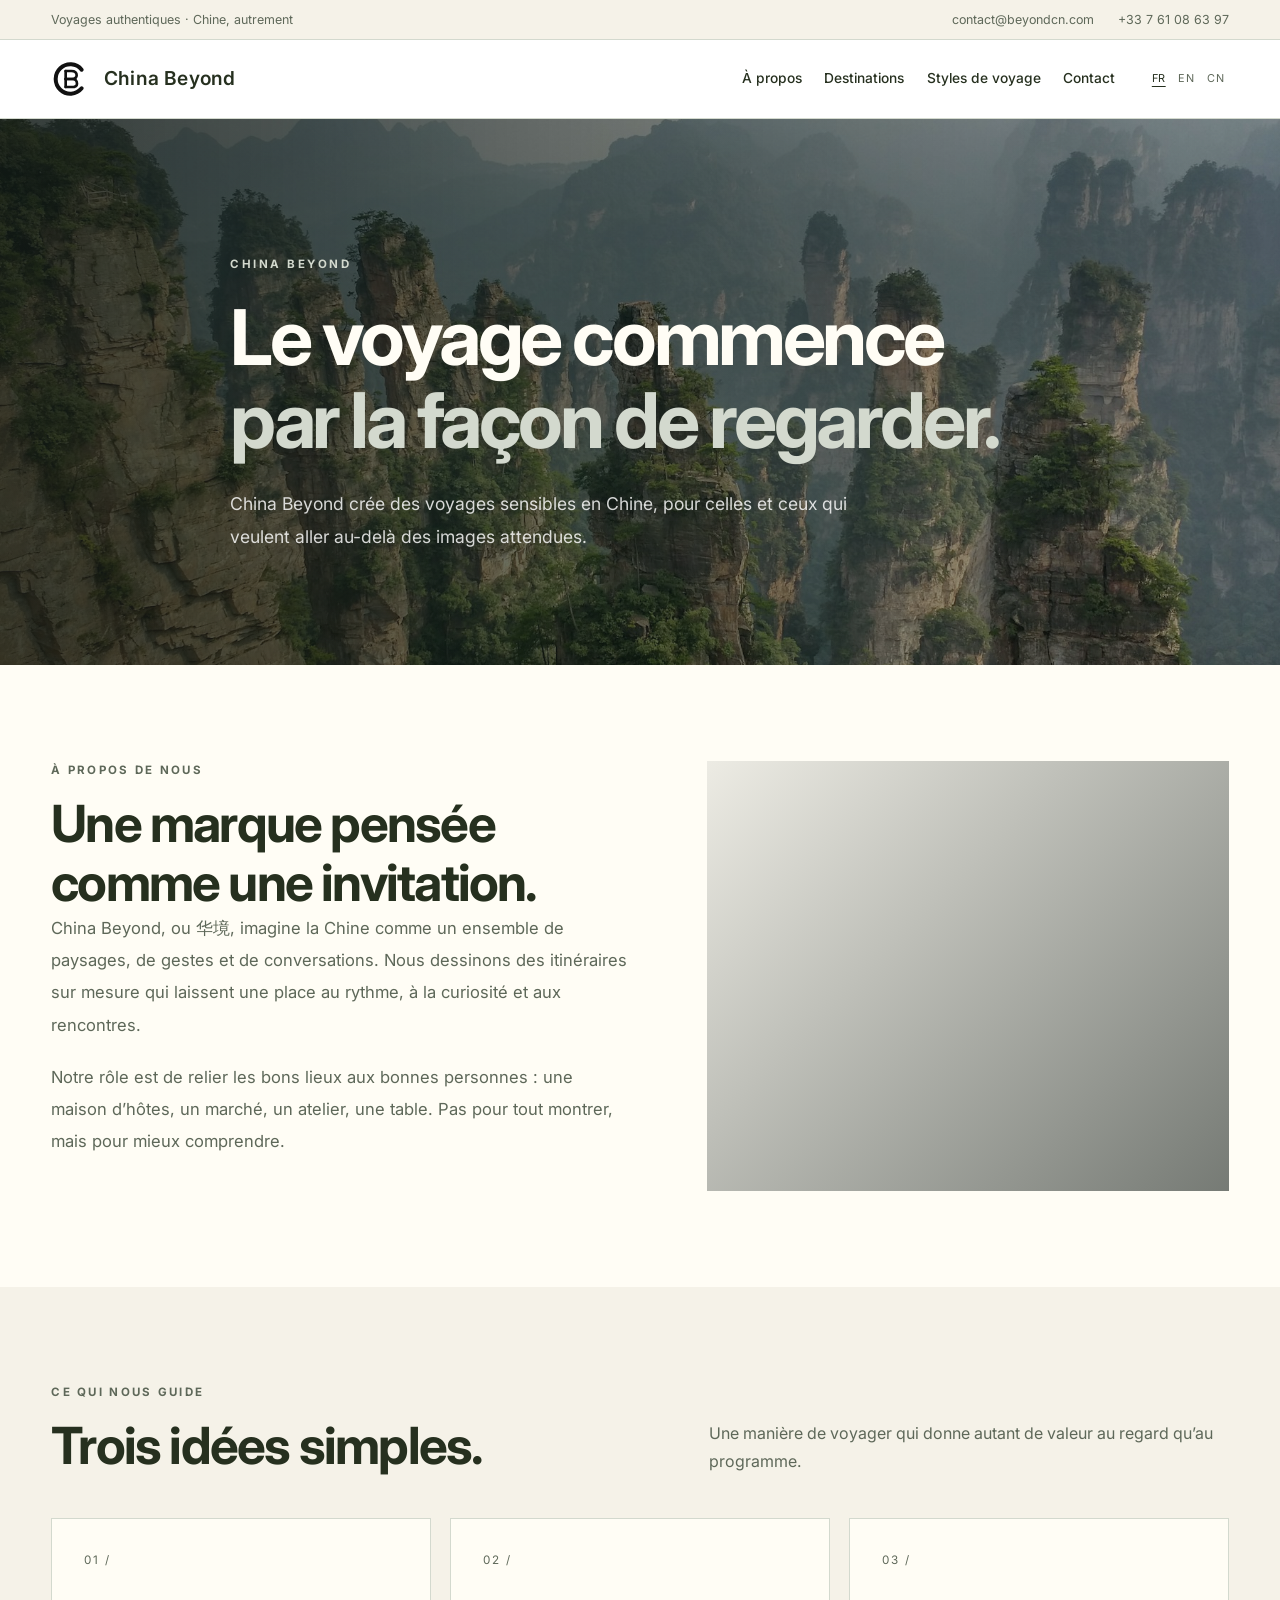
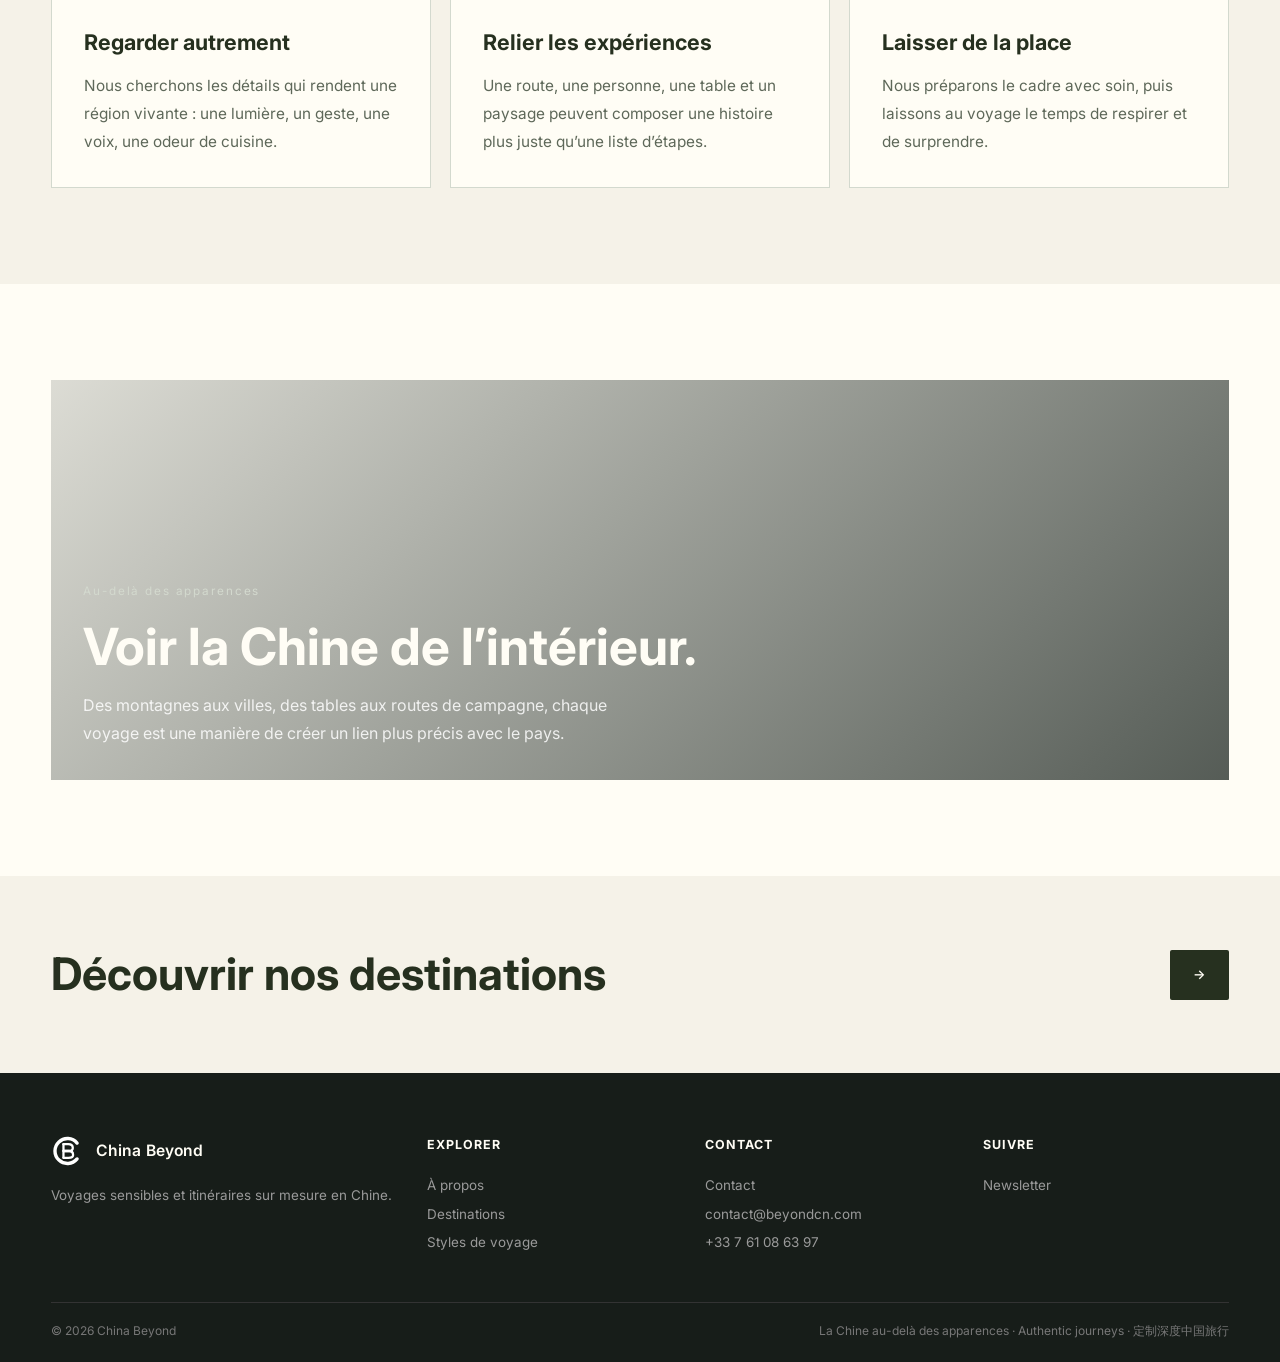
==== about.html @ 263e63d5 "Add files via upload" ====
<!DOCTYPE html>
<html lang="fr" data-locale="fr">
<head><meta charset="UTF-8"/><meta name="viewport" content="width=device-width, initial-scale=1.0"/><title>China Beyond — À propos</title><link rel="icon" type="image/svg+xml" href="assets/china-beyond-mark-v13.svg"/><link rel="stylesheet" href="pages.css"/></head>
<body class="about-page">
  <div class="top-bar"><div class="container top-bar-inner"><span>Voyages authentiques · Chine, autrement</span><div class="top-links"><a href="mailto:contact@beyondcn.com">contact@beyondcn.com</a><a href="tel:+33761086397">+33 7 61 08 63 97</a></div></div></div>
  <header><div class="container nav-inner"><a class="logo" href="index.html"><img class="logo-mark" src="assets/china-beyond-mark-v13.svg" alt=""/><span class="logo-wordmark">China Beyond</span></a><div class="nav-wrapper"><nav class="nav-links" id="navLinks"><a href="about.html" data-about-i18n="navAbout">À propos</a><a href="destinations.html" data-i18n="navDestinations">Destinations</a><a href="styles.html" data-i18n="navStyles">Styles de voyage</a><a href="contact.html" data-i18n="navContact">Contact</a></nav><div class="nav-actions"><div class="lang-switcher"><button class="lang-btn active" data-lang="fr">FR</button><button class="lang-btn" data-lang="en">EN</button><button class="lang-btn" data-lang="zh">CN</button></div><button class="menu-toggle" id="menuToggle" aria-label="Menu"><span></span><span></span><span></span></button></div></div></div></header>
  <main>
    <section class="page-hero"><div class="container page-hero-inner"><div class="page-kicker" data-about-i18n="aboutKicker">China Beyond</div><h1 class="page-title" data-about-i18n="aboutTitle">Le voyage commence<br><span>par la façon de regarder.</span></h1><p class="page-lede" data-about-i18n="aboutLede">China Beyond crée des voyages sensibles en Chine, pour celles et ceux qui veulent aller au-delà des images attendues.</p></div></section>
    <section class="page-section"><div class="container list-layout about-story"><div><div class="section-kicker" data-about-i18n="aboutStoryKicker">À propos de nous</div><h2 class="section-title" data-about-i18n="aboutStoryTitle">Une marque pensée comme une invitation.</h2><p data-about-i18n="aboutStoryText">China Beyond, ou 华境, imagine la Chine comme un ensemble de paysages, de gestes et de conversations. Nous dessinons des itinéraires sur mesure qui laissent une place au rythme, à la curiosité et aux rencontres.</p><p data-about-i18n="aboutStoryText2">Notre rôle est de relier les bons lieux aux bonnes personnes : une maison d’hôtes, un marché, un atelier, une table. Pas pour tout montrer, mais pour mieux comprendre.</p></div><div class="about-story-photo" role="img" aria-label="Tea house in China" style="--image:url('assets/china-beyond/chengdu-teahouse.jpg')"></div></div></section>
    <section class="page-section paper"><div class="container"><div class="section-head"><div><div class="section-kicker" data-about-i18n="aboutPrinciplesKicker">Ce qui nous guide</div><h2 class="section-title" data-about-i18n="aboutPrinciplesTitle">Trois idées simples.</h2></div><p class="section-subtitle" data-about-i18n="aboutPrinciplesLede">Une manière de voyager qui donne autant de valeur au regard qu’au programme.</p></div><div class="grid-3"><article class="card"><div class="card-number">01 /</div><h3 data-about-i18n="aboutP1Title">Regarder autrement</h3><p data-about-i18n="aboutP1Text">Nous cherchons les détails qui rendent une région vivante : une lumière, un geste, une voix, une odeur de cuisine.</p></article><article class="card"><div class="card-number">02 /</div><h3 data-about-i18n="aboutP2Title">Relier les expériences</h3><p data-about-i18n="aboutP2Text">Une route, une personne, une table et un paysage peuvent composer une histoire plus juste qu’une liste d’étapes.</p></article><article class="card"><div class="card-number">03 /</div><h3 data-about-i18n="aboutP3Title">Laisser de la place</h3><p data-about-i18n="aboutP3Text">Nous préparons le cadre avec soin, puis laissons au voyage le temps de respirer et de surprendre.</p></article></div></div></section>
    <section class="page-section"><div class="container"><div class="about-feature image-card" role="img" aria-label="Rice terraces in Yunnan" style="--image:url('assets/china-beyond/yunnan-rice-terraces.jpg')"><div><div class="card-number" data-about-i18n="aboutFeatureKicker">Au-delà des apparences</div><h2 data-about-i18n="aboutFeatureTitle">Voir la Chine de l’intérieur.</h2><p data-about-i18n="aboutFeatureText">Des montagnes aux villes, des tables aux routes de campagne, chaque voyage est une manière de créer un lien plus précis avec le pays.</p></div></div></div></section>
    <section class="page-cta"><div class="container page-cta-inner"><h2 data-about-i18n="aboutCta">Découvrir nos destinations</h2><a class="btn btn-primary" href="destinations.html">→</a></div></section>
  </main>
  <footer class="site-footer"><div class="container"><div class="footer-grid"><div><div class="footer-logo"><img class="logo-mark" src="assets/china-beyond-mark-v13-inverse.svg" alt=""/><span class="logo-wordmark">China Beyond</span></div><p data-about-i18n="aboutFooter">Voyages sensibles et itinéraires sur mesure en Chine.</p></div><div class="footer-col"><h4 data-i18n="footerExplore">Explorer</h4><a href="about.html" data-about-i18n="navAbout">À propos</a><a href="destinations.html" data-i18n="navDestinations">Destinations</a><a href="styles.html" data-i18n="navStyles">Styles de voyage</a></div><div class="footer-col"><h4 data-i18n="footerContact">Contact</h4><a href="contact.html" data-i18n="navContact">Contact</a><a href="mailto:contact@beyondcn.com">contact@beyondcn.com</a><a href="tel:+33761086397">+33 7 61 08 63 97</a></div><div class="footer-col"><h4 data-i18n="footerFollow">Suivre</h4><a href="mailto:contact@beyondcn.com">Newsletter</a></div></div><div class="footer-bottom"><span>© 2026 China Beyond</span><span data-i18n="footerNote">La Chine au-delà des apparences · Authentic journeys · 定制深度中国旅行</span></div></div></footer>
  <script src="pages.js"></script>
  <script>
    const aboutCopy={
      fr:{navAbout:'À propos',aboutKicker:'China Beyond',aboutTitle:'Le voyage commence<br><span>par la façon de regarder.</span>',aboutLede:'China Beyond crée des voyages sensibles en Chine, pour celles et ceux qui veulent aller au-delà des images attendues.',aboutStoryKicker:'À propos de nous',aboutStoryTitle:'Une marque pensée comme une invitation.',aboutStoryText:'China Beyond, ou 华境, imagine la Chine comme un ensemble de paysages, de gestes et de conversations. Nous dessinons des itinéraires sur mesure qui laissent une place au rythme, à la curiosité et aux rencontres.',aboutStoryText2:'Notre rôle est de relier les bons lieux aux bonnes personnes : une maison d’hôtes, un marché, un atelier, une table. Pas pour tout montrer, mais pour mieux comprendre.',aboutPrinciplesKicker:'Ce qui nous guide',aboutPrinciplesTitle:'Trois idées simples.',aboutPrinciplesLede:'Une manière de voyager qui donne autant de valeur au regard qu’au programme.',aboutP1Title:'Regarder autrement',aboutP1Text:'Nous cherchons les détails qui rendent une région vivante : une lumière, un geste, une voix, une odeur de cuisine.',aboutP2Title:'Relier les expériences',aboutP2Text:'Une route, une personne, une table et un paysage peuvent composer une histoire plus juste qu’une liste d’étapes.',aboutP3Title:'Laisser de la place',aboutP3Text:'Nous préparons le cadre avec soin, puis laissons au voyage le temps de respirer et de surprendre.',aboutFeatureKicker:'Au-delà des apparences',aboutFeatureTitle:'Voir la Chine de l’intérieur.',aboutFeatureText:'Des montagnes aux villes, des tables aux routes de campagne, chaque voyage est une manière de créer un lien plus précis avec le pays.',aboutCta:'Découvrir nos destinations',aboutFooter:'Voyages sensibles et itinéraires sur mesure en Chine.'},
      en:{navAbout:'About',aboutKicker:'China Beyond',aboutTitle:'Travel begins<br><span>with the way we look.</span>',aboutLede:'China Beyond creates thoughtful journeys in China for travellers who want to go beyond the expected image.',aboutStoryKicker:'About us',aboutStoryTitle:'A brand designed as an invitation.',aboutStoryText:'China Beyond, or 华境, sees China as a living collection of landscapes, gestures and conversations. We create bespoke itineraries with room for rhythm, curiosity and encounters.',aboutStoryText2:'Our role is to connect the right places with the right people: a guesthouse, a market, a workshop, a table. Not to show everything, but to understand more.',aboutPrinciplesKicker:'What guides us',aboutPrinciplesTitle:'Three simple ideas.',aboutPrinciplesLede:'A way of travelling that values the way you look as much as the itinerary itself.',aboutP1Title:'Look differently',aboutP1Text:'We look for the details that make a region feel alive: a light, a gesture, a voice, the smell of a kitchen.',aboutP2Title:'Connect the moments',aboutP2Text:'A road, a person, a table and a landscape can tell a truer story than a list of stops.',aboutP3Title:'Leave room',aboutP3Text:'We prepare the frame with care, then let the journey breathe and surprise you.',aboutFeatureKicker:'Beyond appearances',aboutFeatureTitle:'See China from within.',aboutFeatureText:'From mountains to cities, tables to country roads, every journey creates a more precise connection with the country.',aboutCta:'Explore our destinations',aboutFooter:'Thoughtful journeys and bespoke itineraries in China.'},
      zh:{navAbout:'关于我们',aboutKicker:'China Beyond · 华境',aboutTitle:'旅行，从<br><span>你如何观看开始。</span>',aboutLede:'China Beyond 为想要走出既定想象的人，设计真实而深入的中国旅程。',aboutStoryKicker:'关于 China Beyond',aboutStoryTitle:'一个以邀请为出发点的品牌。',aboutStoryText:'China Beyond，也就是华境，把中国看作由山河、日常与真实对话组成的整体。我们设计定制路线，为节奏、好奇心与人与人的相遇留出空间。',aboutStoryText2:'我们的工作，是把合适的地方与合适的人连接起来：一家民宿、一个市场、一间工作室、一张餐桌。不是为了展示一切，而是为了更好地理解。',aboutPrinciplesKicker:'我们相信的事',aboutPrinciplesTitle:'三个简单的想法。',aboutPrinciplesLede:'好的旅行，不只在于去了哪里，也在于你如何看见一个地方。',aboutP1Title:'换一种方式观看',aboutP1Text:'寻找让一个地方真正鲜活的细节：一束光、一个动作、一种声音、一缕饭菜香。',aboutP2Title:'把体验连接起来',aboutP2Text:'一条路、一个人、一张餐桌与一幅风景，组成比景点清单更真实的故事。',aboutP3Title:'为意外留位置',aboutP3Text:'我们认真准备旅程的框架，也让旅程保持呼吸和惊喜。',aboutFeatureKicker:'不止于表象',aboutFeatureTitle:'从内部看见中国。',aboutFeatureText:'从山河到城市，从餐桌到乡间公路，每一段旅程都在建立与中国更准确的联系。',aboutCta:'探索我们的目的地',aboutFooter:'为你设计真实、深入的中国旅程。'}
    };
    const applyAboutLocale=(locale)=>{const dict=aboutCopy[locale]||aboutCopy.fr;document.querySelectorAll('[data-about-i18n]').forEach(el=>{const key=el.dataset.aboutI18n;if(dict[key]!==undefined)el.innerHTML=dict[key]});document.documentElement.lang=locale==='zh'?'zh-CN':locale};
    document.querySelectorAll('.lang-btn').forEach(btn=>btn.addEventListener('click',()=>setTimeout(()=>applyAboutLocale(btn.dataset.lang),0)));
    applyAboutLocale(localStorage.getItem('china-beyond-locale')||'fr');
  </script>
</body></html>
---- pages.css ----
@import url('https://fonts.googleapis.com/css2?family=Inter:wght@400;500;600;700&family=Noto+Serif+SC:wght@400;600;700&display=swap');
:root{--black:#26301f;--dark:#26301f;--mid:#5e6859;--paper:#f5f2e8;--white:#fffdf5;--accent-soft:#d3d9ce;--border:#d3d9ce;--ease:all .3s ease}
*{box-sizing:border-box;margin:0;padding:0}
html{scroll-behavior:smooth}
body{font-family:Inter,system-ui,sans-serif;color:var(--black);background:var(--white);line-height:1.7}
body[data-locale="zh"]{font-family:'Noto Serif SC',serif}
body[data-locale="zh"] .top-bar,body[data-locale="zh"] .logo,body[data-locale="zh"] .nav-links,body[data-locale="zh"] .lang-btn,body[data-locale="zh"] .btn,.page-kicker{font-family:Inter,system-ui,sans-serif}
a{text-decoration:none;color:inherit;transition:var(--ease)}
button{font:inherit;cursor:pointer}
.container{width:min(92%,1240px);margin:auto}
.top-bar{background:var(--paper);border-bottom:1px solid var(--border);color:var(--mid);font-size:.78rem;padding:.55rem 0}
.top-bar-inner{display:flex;justify-content:space-between;gap:1rem;flex-wrap:wrap}.top-links{display:flex;gap:1.5rem}
header{position:sticky;top:0;z-index:20;background:rgba(255,255,255,.94);backdrop-filter:blur(14px);border-bottom:1px solid var(--border)}
.nav-inner{display:flex;justify-content:space-between;align-items:center;min-height:78px;gap:2rem}
.logo{display:flex;align-items:center;gap:.8rem;font-size:1rem;font-weight:800;white-space:nowrap}.logo-mark{width:40px;height:40px;display:block;flex:none}.logo-wordmark{font-family:"Avenir Next","Helvetica Neue",Inter,system-ui,sans-serif;font-size:1.2rem;font-weight:600;letter-spacing:.01em}
.nav-wrapper{display:flex;align-items:center;gap:2rem;position:relative}.nav-links{display:flex;gap:1.4rem;font-size:.86rem;font-weight:500;color:var(--dark)}.nav-links a{position:relative;padding:.25rem 0}.nav-links a::after{content:'';position:absolute;left:0;bottom:-.2rem;width:0;height:2px;background:var(--accent);transition:width .25s}.nav-links a:hover::after{width:100%}
.nav-actions{display:flex;align-items:center;gap:1rem}.lang-switcher{display:flex;gap:.2rem;align-items:center}.lang-btn{border:0;background:transparent;color:var(--mid);padding:.2rem .3rem;font-size:.68rem;line-height:1;letter-spacing:.04em}.lang-btn.active,.lang-btn:hover{color:var(--accent);text-decoration:underline;text-underline-offset:4px}.menu-toggle{display:none;background:transparent;border:0;width:32px;height:32px;align-items:center;justify-content:center;gap:4px;flex-direction:column}.menu-toggle span{width:25px;height:2px;background:var(--black)}
.page-hero{background:var(--dark);color:var(--white);padding:8.5rem 0 7rem;position:relative;overflow:hidden}.page-hero::after{content:'CHINA BEYOND';position:absolute;right:-2rem;bottom:1.5rem;color:rgba(255,255,255,.08);font-size:clamp(4rem,13vw,13rem);font-weight:700;letter-spacing:-.07em;white-space:nowrap}.page-hero-inner{position:relative;z-index:1;max-width:820px}.page-kicker{color:var(--accent-soft);font-size:.72rem;font-weight:700;letter-spacing:.22em;text-transform:uppercase;margin-bottom:1.4rem}.page-title{font-size:clamp(2.7rem,6vw,5.4rem);line-height:1.08;letter-spacing:-.045em;margin-bottom:1.5rem}.page-title span{color:var(--accent-soft)}.page-lede{max-width:680px;color:rgba(255,255,255,.82);font-size:1.1rem;line-height:1.9}
.contact-page .page-hero{background:linear-gradient(90deg,rgba(19,28,24,.84),rgba(19,28,24,.4)),url('assets/china-beyond/zhangjiajie-mist.jpg') center/cover no-repeat}.contact-page .page-hero::after{display:none}.contact-page .page-title{font-size:clamp(2.25rem,5.2vw,4.4rem)}.contact-page .page-lede{max-width:500px;font-size:.95rem;line-height:1.7}.contact-page .section-title{font-size:clamp(1.75rem,3.2vw,2.7rem)}.contact-page .contact-copy p{font-size:.92rem}.contact-page .contact-panel h3{font-size:1.18rem}.contact-page .contact-panel p,.contact-page .inquiry-list li{font-size:.88rem}.contact-page .contact-form input,.contact-page .contact-form textarea{font-size:.88rem}.contact-page .btn{font-size:.76rem;padding:.7rem 1.1rem}
.about-page .page-hero{background:linear-gradient(90deg,rgba(19,28,24,.82),rgba(19,28,24,.35)),url('assets/china-beyond/zhangjiajie-mist.jpg') center/cover no-repeat}.about-page .page-hero::after{display:none}.about-story{align-items:center}.about-story-photo{min-height:430px;background:linear-gradient(135deg,rgba(19,28,24,.08),rgba(19,28,24,.58)),var(--image) center/cover}.about-feature{min-height:430px}.about-feature h2{font-size:clamp(2rem,4vw,3.5rem);line-height:1.1;max-width:620px;margin-bottom:1rem}.about-feature p{max-width:540px;color:rgba(255,255,255,.84);font-size:1rem;line-height:1.8}
.page-section{padding:6rem 0}.page-section.paper{background:var(--paper)}.section-head{display:flex;justify-content:space-between;align-items:end;gap:2rem;margin-bottom:2.7rem}.section-kicker{color:var(--mid);font-size:.72rem;letter-spacing:.2em;text-transform:uppercase;font-weight:700;margin-bottom:.8rem}.section-title{font-size:clamp(2rem,4vw,3.4rem);line-height:1.15;letter-spacing:-.035em}.section-subtitle{max-width:520px;color:var(--mid)}
.grid-2{display:grid;grid-template-columns:repeat(2,1fr);gap:1.2rem}.grid-3{display:grid;grid-template-columns:repeat(3,1fr);gap:1.2rem}.card{border:1px solid var(--border);background:var(--white);padding:2rem;min-height:220px}.paper .card{background:var(--white)}.card-number{color:var(--mid);font-size:.73rem;letter-spacing:.16em;margin-bottom:3.3rem}.card h3{font-size:1.35rem;margin-bottom:.75rem}.card p{color:var(--mid);font-size:.96rem;line-height:1.8}.dark-card{background:var(--dark);color:var(--white);border-color:transparent}.dark-card p{color:rgba(255,255,255,.72)}
.image-card{min-height:400px;color:var(--white);display:flex;align-items:end;padding:2rem;background:linear-gradient(135deg,rgba(20,30,25,.15),rgba(20,30,25,.72)),var(--image) center/cover}.image-card h3{font-size:1.7rem}.image-card p{color:rgba(255,255,255,.84)}.image-card .card-number{color:var(--accent-soft);margin-bottom:1rem}
.list-layout{display:grid;grid-template-columns:1.05fr .95fr;gap:5rem;align-items:start}.list-layout p{color:var(--mid);font-size:1.04rem;line-height:1.95;margin-bottom:1.2rem}.principles{border-top:1px solid var(--border)}.principle{display:grid;grid-template-columns:70px 1fr;gap:1.4rem;padding:1.4rem 0;border-bottom:1px solid var(--border)}.principle strong{font-size:1.3rem}.principle h3{font-size:1.15rem;margin-bottom:.25rem}.principle p{margin:0;font-size:.92rem;line-height:1.7}
.route{display:grid;grid-template-columns:repeat(4,1fr);gap:0;border-top:1px solid var(--border);border-bottom:1px solid var(--border)}.route-step{padding:1.5rem 1.1rem;border-right:1px solid var(--border)}.route-step:last-child{border-right:0}.route-step strong{display:block;font-size:1.1rem;margin:.6rem 0}.route-step span{font-size:.82rem;color:var(--mid)}
.contact-grid{display:grid;grid-template-columns:1.05fr .95fr;gap:4rem}.contact-copy p{color:var(--mid);font-size:1.05rem;line-height:1.9;margin:1.4rem 0 2rem}.contact-list{border-top:1px solid var(--border)}.contact-item{display:flex;justify-content:space-between;gap:1rem;padding:1.25rem 0;border-bottom:1px solid var(--border)}.contact-item span{color:var(--mid);font-size:.82rem}.contact-item a{font-weight:600}.contact-panel{background:var(--dark);color:var(--white);padding:2.3rem}.contact-panel h3{font-size:1.4rem;margin-bottom:1rem}.contact-panel p{color:rgba(255,255,255,.72);line-height:1.8;margin-bottom:1.5rem}.inquiry-list{list-style:none}.inquiry-list li{padding:.75rem 0;border-top:1px solid rgba(255,255,255,.16);color:rgba(255,255,255,.85)}.inquiry-list li::before{content:'—';color:var(--accent-soft);margin-right:.6rem}.contact-form{display:grid;gap:.55rem;margin-top:1.7rem}.contact-form label{font-size:.72rem;letter-spacing:.08em;text-transform:uppercase;color:var(--accent-soft)}.contact-form input,.contact-form textarea{width:100%;border:1px solid rgba(255,255,255,.28);border-radius:2px;background:rgba(255,255,255,.06);color:var(--white);font:inherit;padding:.65rem .7rem;outline:none}.contact-form input:focus,.contact-form textarea:focus{border-color:var(--accent-soft)}.contact-form textarea{resize:vertical;min-height:7rem}.contact-form .btn{margin-top:.55rem;justify-self:start;color:var(--white);border-color:rgba(255,255,255,.72)}.contact-form-hint{font-size:.72rem;line-height:1.5;color:rgba(255,255,255,.55)}.contact-direct-link{display:inline-block;margin-top:1rem;color:var(--accent-soft);font-size:.8rem;text-decoration:underline;text-underline-offset:4px}
.btn{display:inline-flex;align-items:center;justify-content:center;border:1px solid transparent;border-radius:2px;padding:.8rem 1.35rem;font-size:.82rem;font-weight:600;letter-spacing:.04em}.btn-primary{background:var(--black);color:var(--white)}.btn-outline{background:transparent;color:var(--black);border-color:var(--black)}.dark-card .btn-outline,.page-hero .btn-outline{color:var(--white);border-color:rgba(255,255,255,.7)}
.page-cta{padding:4.5rem 0;background:var(--paper)}.page-cta-inner{display:flex;justify-content:space-between;align-items:center;gap:2rem}.page-cta h2{font-size:clamp(1.8rem,3.5vw,3rem);line-height:1.18;max-width:650px}
.site-footer{background:#171d19;color:var(--white);padding:3.8rem 0 1.3rem}.footer-grid{display:grid;grid-template-columns:1.4fr repeat(3,1fr);gap:2rem;padding-bottom:3rem}.footer-logo{display:flex;align-items:center;gap:.65rem;color:var(--white);margin-bottom:1rem}.footer-logo .logo-mark{width:34px;height:34px}.footer-logo .logo-wordmark{font-size:.98rem}.footer-grid p,.footer-grid a{font-size:.84rem;color:#9a9a9a}.footer-grid h4{font-size:.78rem;letter-spacing:.08em;text-transform:uppercase;margin-bottom:.85rem}.footer-col{display:flex;flex-direction:column;gap:.35rem}.footer-grid a:hover{color:var(--white)}.footer-bottom{border-top:1px solid #333;padding-top:1.1rem;display:flex;justify-content:space-between;gap:1rem;flex-wrap:wrap;font-size:.75rem;color:#777}
@media(max-width:900px){.nav-links{display:none;position:absolute;right:0;top:calc(100% + .8rem);min-width:230px;padding:.7rem;background:var(--white);border:1px solid var(--border);box-shadow:0 18px 50px rgba(38,48,31,.12);flex-direction:column;gap:.15rem}.nav-links.open{display:flex}.menu-toggle{display:flex}.page-hero{padding:6rem 0 5rem}.grid-3{grid-template-columns:1fr 1fr}.list-layout,.contact-grid{grid-template-columns:1fr;gap:2.5rem}.section-head{display:block}.section-subtitle{margin-top:1rem}.footer-grid{grid-template-columns:1.5fr 1fr 1fr}}
@media(max-width:600px){.top-bar{display:none}.nav-inner{min-height:70px}.logo-mark{width:34px;height:34px}.logo-wordmark{font-size:1.02rem}.page-hero{padding:4rem 0 3.3rem;min-height:430px;display:flex;align-items:end}.page-hero::after{display:none}.page-hero-inner{max-width:100%}.page-kicker{font-size:.64rem;letter-spacing:.16em;margin-bottom:.9rem}.page-title{font-size:clamp(2rem,10vw,3rem);line-height:1.04;letter-spacing:-.035em;margin-bottom:1rem}.page-lede{max-width:28rem;font-size:.92rem;line-height:1.6}.page-section{padding:4rem 0}.grid-2,.grid-3,.route{grid-template-columns:1fr}.route-step{border-right:0;border-bottom:1px solid var(--border)}.route-step:last-child{border-bottom:0}.image-card{min-height:300px}.page-cta-inner{display:block}.page-cta .btn{margin-top:1.5rem}.contact-page .page-hero{min-height:390px;padding:3.4rem 0 2.7rem}.contact-page .page-title{font-size:clamp(1.8rem,8.8vw,2.5rem);margin-bottom:.75rem}.contact-page .page-lede{font-size:.82rem;line-height:1.5}.contact-page .section-title{font-size:clamp(1.55rem,7vw,2.1rem)}.contact-page .contact-copy p{font-size:.84rem}.contact-page .contact-panel{padding:1.35rem}.contact-page .contact-panel h3{font-size:1.05rem}.contact-page .contact-panel p,.contact-page .inquiry-list li{font-size:.82rem}.contact-page .contact-form{margin-top:1.1rem}.contact-page .contact-form input,.contact-page .contact-form textarea{font-size:.82rem;padding:.55rem .6rem}.contact-page .contact-form-hint{font-size:.66rem}.contact-page .contact-direct-link{font-size:.7rem}.contact-page .btn{font-size:.7rem;padding:.62rem .9rem}.footer-grid{grid-template-columns:1fr 1fr}.footer-grid>div:first-child{grid-column:1/-1}}
@media(max-width:420px){.footer-grid{grid-template-columns:1fr}.contact-page .page-hero{min-height:365px;padding-bottom:2.35rem}.contact-page .page-title{font-size:clamp(1.7rem,8.8vw,2.25rem)}.contact-page .page-lede{font-size:.78rem}.contact-page .contact-grid{gap:1.8rem}.contact-page .contact-item{display:block;padding:.82rem 0}.contact-page .contact-item span{font-size:.72rem}.contact-page .contact-item a{display:block;margin-top:.15rem;font-size:.86rem}.contact-page .contact-panel{padding:1.15rem}.contact-page .inquiry-list li{padding:.55rem 0}}
@media(max-width:600px){.about-page .about-story-photo{min-height:300px}.about-page .about-feature{min-height:340px}.about-page .about-feature h2{font-size:clamp(1.65rem,8vw,2.4rem)}.about-page .about-feature p{font-size:.84rem;line-height:1.65}}
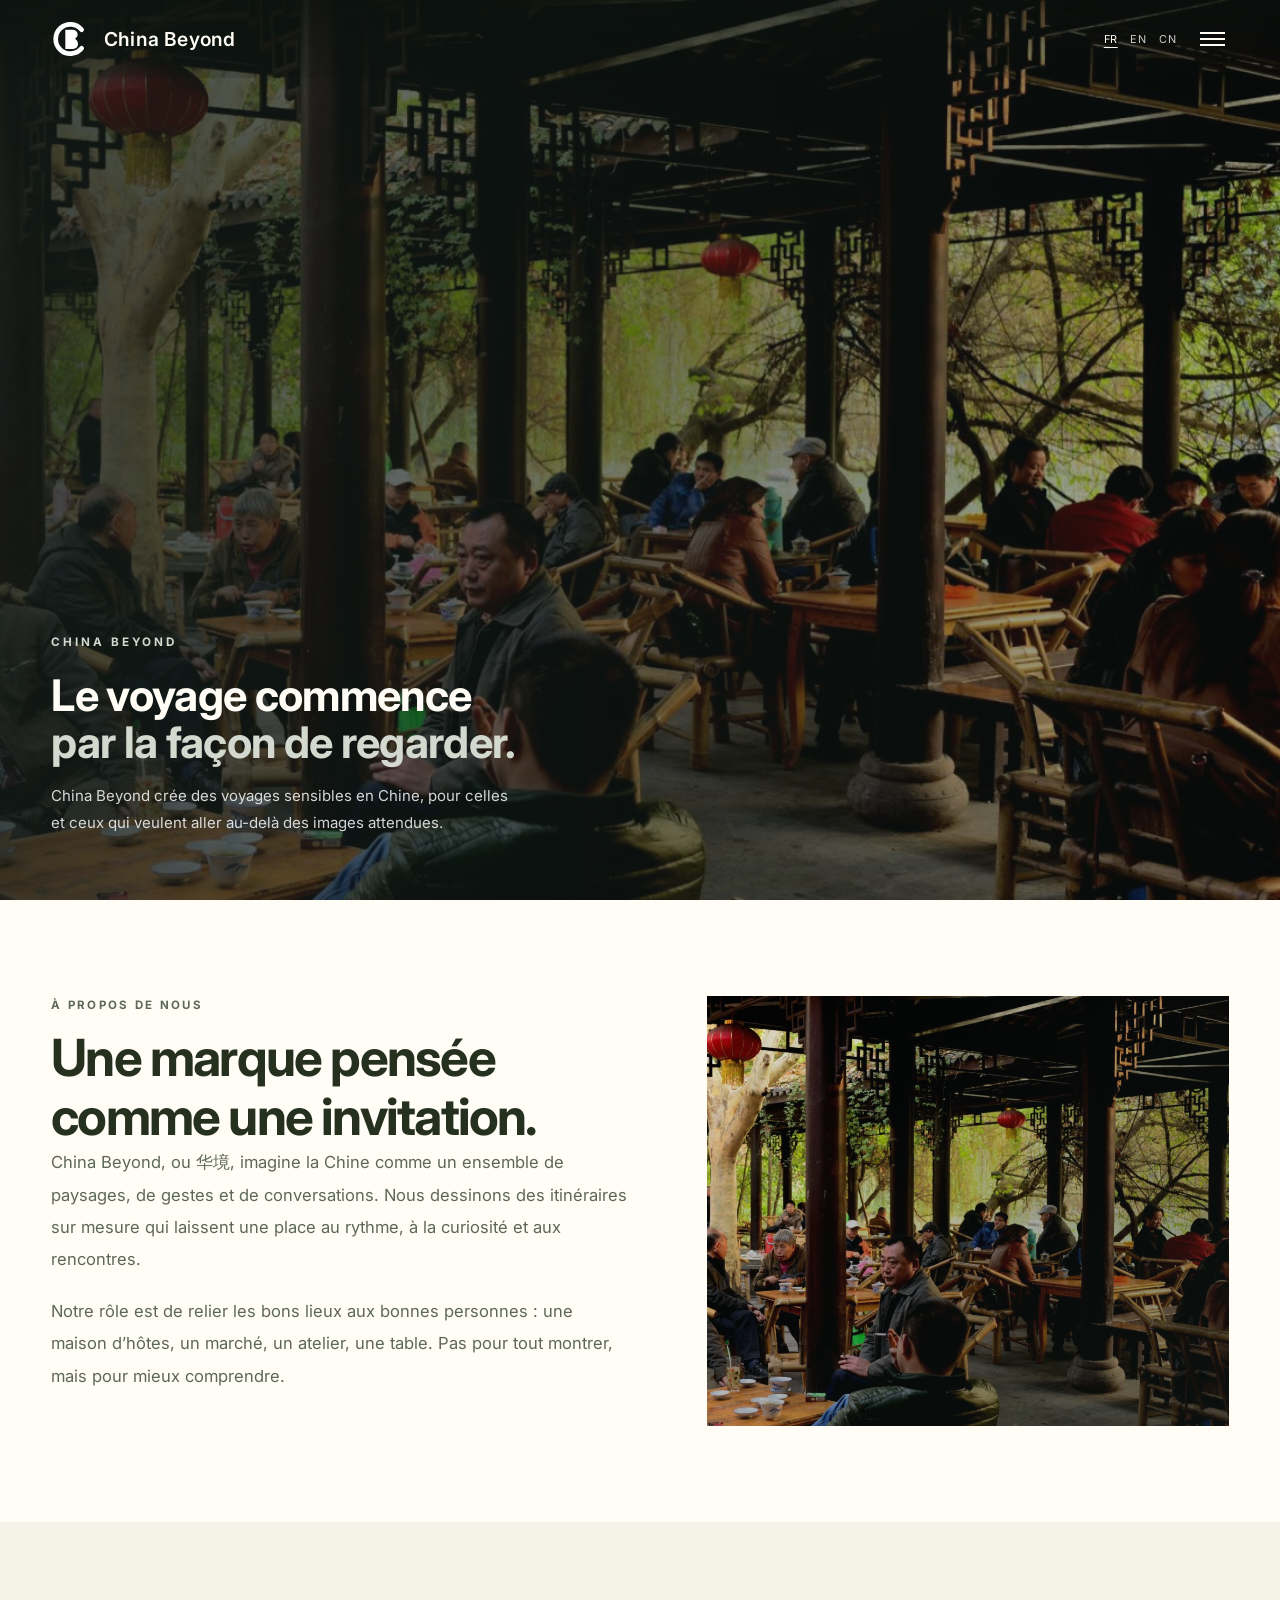
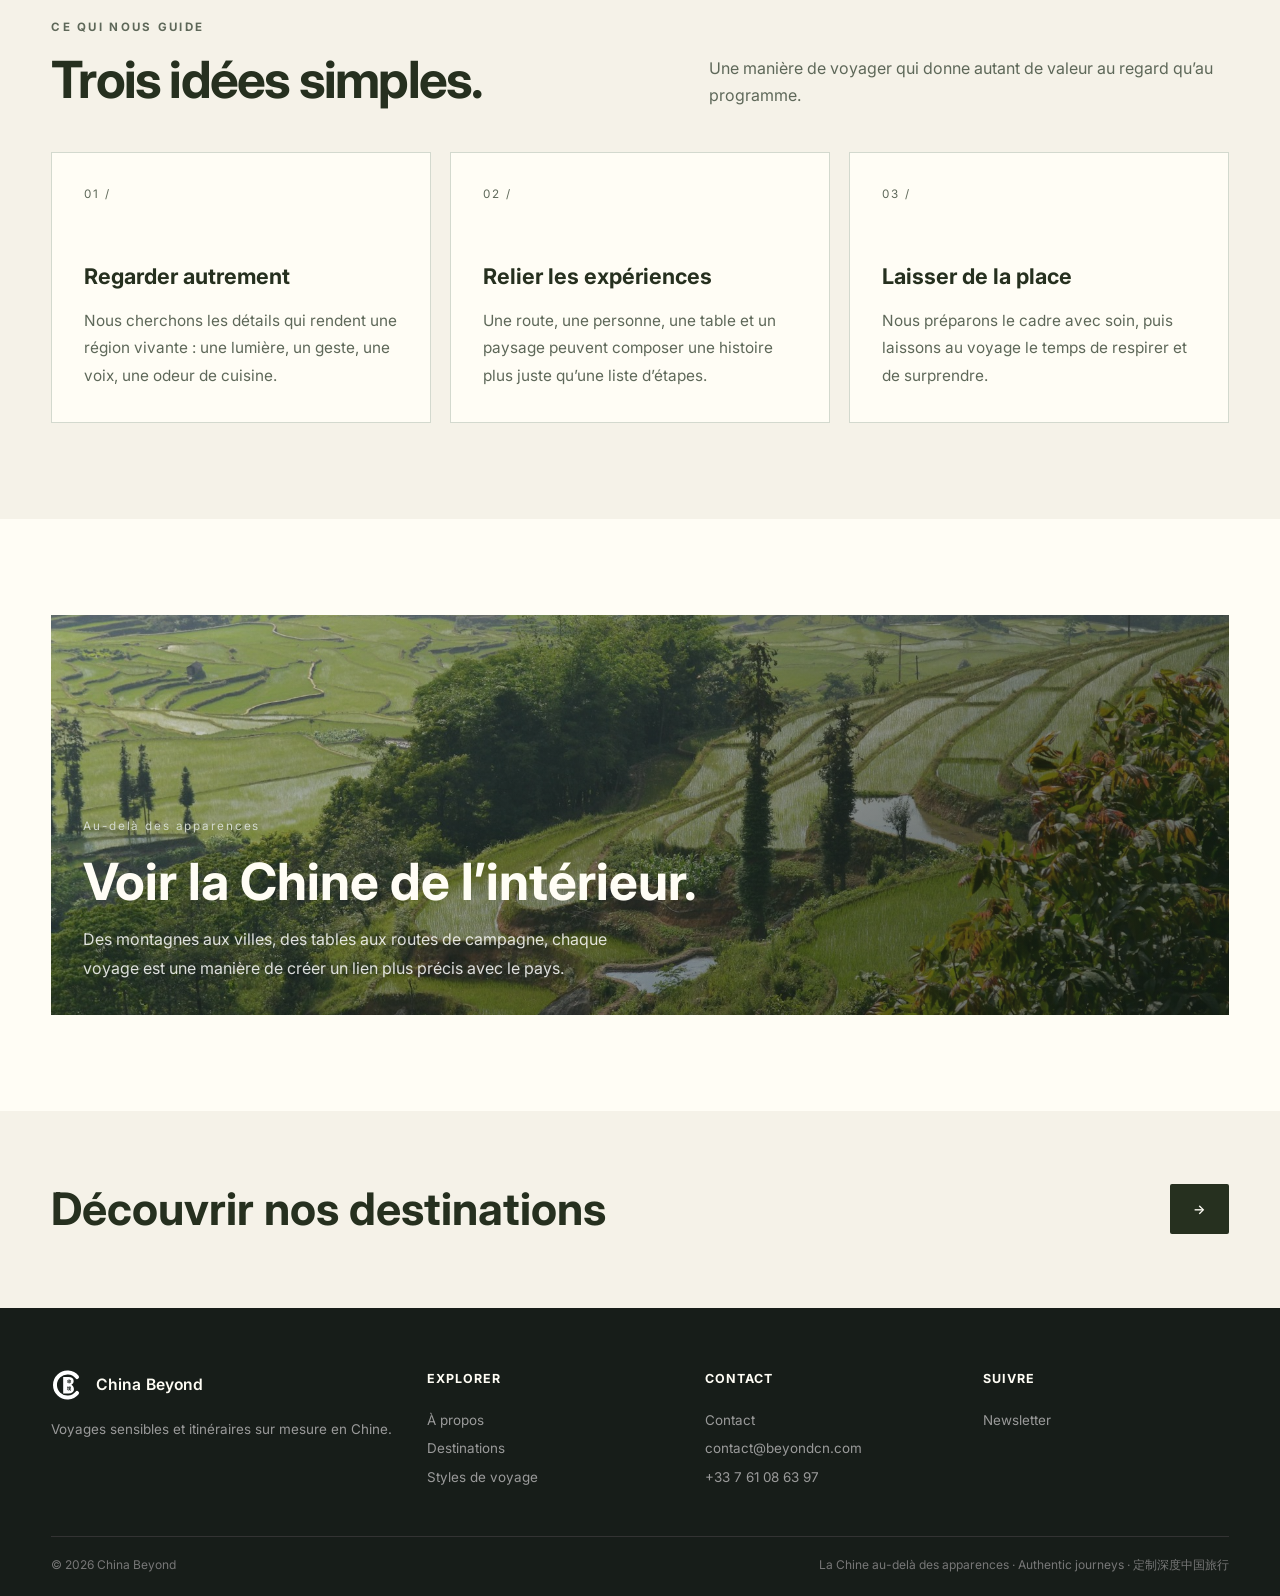
==== commit 4d4e49df: "Update stylesheet link with versioning" ====
--- a/about.html
+++ b/about.html
@@ -1,6 +1,6 @@
 <!DOCTYPE html>
 <html lang="fr" data-locale="fr">
-<head><meta charset="UTF-8"/><meta name="viewport" content="width=device-width, initial-scale=1.0"/><title>China Beyond — À propos</title><link rel="icon" type="image/svg+xml" href="assets/china-beyond-mark-v13.svg"/><link rel="stylesheet" href="pages.css"/></head>
+<head><meta charset="UTF-8"/><meta name="viewport" content="width=device-width, initial-scale=1.0"/><title>China Beyond — À propos</title><link rel="icon" type="image/svg+xml" href="assets/china-beyond-mark-v13.svg"/><link rel="stylesheet" href="pages.css?v=67bceba"/></head>
 <body class="about-page">
   <div class="top-bar"><div class="container top-bar-inner"><span>Voyages authentiques · Chine, autrement</span><div class="top-links"><a href="mailto:contact@beyondcn.com">contact@beyondcn.com</a><a href="tel:+33761086397">+33 7 61 08 63 97</a></div></div></div>
   <header><div class="container nav-inner"><a class="logo" href="index.html"><img class="logo-mark" src="assets/china-beyond-mark-v13.svg" alt=""/><span class="logo-wordmark">China Beyond</span></a><div class="nav-wrapper"><nav class="nav-links" id="navLinks"><a href="about.html" data-about-i18n="navAbout">À propos</a><a href="destinations.html" data-i18n="navDestinations">Destinations</a><a href="styles.html" data-i18n="navStyles">Styles de voyage</a><a href="contact.html" data-i18n="navContact">Contact</a></nav><div class="nav-actions"><div class="lang-switcher"><button class="lang-btn active" data-lang="fr">FR</button><button class="lang-btn" data-lang="en">EN</button><button class="lang-btn" data-lang="zh">CN</button></div><button class="menu-toggle" id="menuToggle" aria-label="Menu"><span></span><span></span><span></span></button></div></div></div></header>
--- a/pages.css
+++ b/pages.css
@@ -31,3 +31,37 @@
 @media(max-width:600px){.top-bar{display:none}.nav-inner{min-height:70px}.logo-mark{width:34px;height:34px}.logo-wordmark{font-size:1.02rem}.page-hero{padding:4rem 0 3.3rem;min-height:430px;display:flex;align-items:end}.page-hero::after{display:none}.page-hero-inner{max-width:100%}.page-kicker{font-size:.64rem;letter-spacing:.16em;margin-bottom:.9rem}.page-title{font-size:clamp(2rem,10vw,3rem);line-height:1.04;letter-spacing:-.035em;margin-bottom:1rem}.page-lede{max-width:28rem;font-size:.92rem;line-height:1.6}.page-section{padding:4rem 0}.grid-2,.grid-3,.route{grid-template-columns:1fr}.route-step{border-right:0;border-bottom:1px solid var(--border)}.route-step:last-child{border-bottom:0}.image-card{min-height:300px}.page-cta-inner{display:block}.page-cta .btn{margin-top:1.5rem}.contact-page .page-hero{min-height:390px;padding:3.4rem 0 2.7rem}.contact-page .page-title{font-size:clamp(1.8rem,8.8vw,2.5rem);margin-bottom:.75rem}.contact-page .page-lede{font-size:.82rem;line-height:1.5}.contact-page .section-title{font-size:clamp(1.55rem,7vw,2.1rem)}.contact-page .contact-copy p{font-size:.84rem}.contact-page .contact-panel{padding:1.35rem}.contact-page .contact-panel h3{font-size:1.05rem}.contact-page .contact-panel p,.contact-page .inquiry-list li{font-size:.82rem}.contact-page .contact-form{margin-top:1.1rem}.contact-page .contact-form input,.contact-page .contact-form textarea{font-size:.82rem;padding:.55rem .6rem}.contact-page .contact-form-hint{font-size:.66rem}.contact-page .contact-direct-link{font-size:.7rem}.contact-page .btn{font-size:.7rem;padding:.62rem .9rem}.footer-grid{grid-template-columns:1fr 1fr}.footer-grid>div:first-child{grid-column:1/-1}}
 @media(max-width:420px){.footer-grid{grid-template-columns:1fr}.contact-page .page-hero{min-height:365px;padding-bottom:2.35rem}.contact-page .page-title{font-size:clamp(1.7rem,8.8vw,2.25rem)}.contact-page .page-lede{font-size:.78rem}.contact-page .contact-grid{gap:1.8rem}.contact-page .contact-item{display:block;padding:.82rem 0}.contact-page .contact-item span{font-size:.72rem}.contact-page .contact-item a{display:block;margin-top:.15rem;font-size:.86rem}.contact-page .contact-panel{padding:1.15rem}.contact-page .inquiry-list li{padding:.55rem 0}}
 @media(max-width:600px){.about-page .about-story-photo{min-height:300px}.about-page .about-feature{min-height:340px}.about-page .about-feature h2{font-size:clamp(1.65rem,8vw,2.4rem)}.about-page .about-feature p{font-size:.84rem;line-height:1.65}}
+.about-page .page-hero{background-image:linear-gradient(90deg,rgba(19,28,24,.82),rgba(19,28,24,.35)),url('assets/china-beyond/chengdu-teahouse.jpg')}
+.vision-page .page-hero{background-image:linear-gradient(90deg,rgba(19,28,24,.78),rgba(19,28,24,.26)),url('assets/china-beyond/yunnan-rice-terraces.jpg');background-position:center}
+.destinations-page .page-hero{background-image:linear-gradient(90deg,rgba(19,28,24,.8),rgba(19,28,24,.28)),url('assets/china-beyond/xian-evening-market.jpg');background-position:center}
+.styles-page .page-hero{background-image:linear-gradient(90deg,rgba(19,28,24,.8),rgba(19,28,24,.22)),url('assets/china-beyond/xinjiang-highland.jpg');background-position:center}
+.contact-page .page-hero{background-image:linear-gradient(90deg,rgba(19,28,24,.82),rgba(19,28,24,.3)),url('assets/china-beyond/beijing-forbidden-city.jpg');background-position:center}
+
+
+/* Unified interior-page navigation and hero treatment */
+.top-bar{display:none}
+header{position:fixed;inset:0 0 auto;z-index:30;background:linear-gradient(180deg,rgba(12,18,14,.58),rgba(12,18,14,.12));backdrop-filter:none;border-bottom:0}
+header .logo{color:var(--white)}
+header .logo-mark{filter:brightness(0) invert(1)}
+.nav-links{display:none;position:absolute;right:0;top:calc(100% + .8rem);min-width:250px;padding:.7rem;background:rgba(12,18,14,.96);border:1px solid rgba(255,255,255,.18);box-shadow:0 18px 50px rgba(38,48,31,.12);flex-direction:column;gap:.15rem;font-size:.9rem;font-weight:500;color:var(--white)}
+.nav-links.open{display:flex}
+.nav-links a{position:relative;display:block;padding:.65rem .75rem;color:var(--white)}
+.nav-links a::after{content:'';position:absolute;left:.75rem;bottom:.35rem;width:0;height:2px;background:var(--white);transition:width .25s}
+.nav-links a:hover{color:var(--white);background:rgba(255,255,255,.1)}
+.nav-links a:hover::after{width:100%}
+.lang-btn{border:0;background:transparent;color:rgba(255,255,255,.78);padding:.2rem .3rem;border-radius:0;font-size:.68rem;line-height:1;letter-spacing:.04em}
+.lang-btn.active,.lang-btn:hover{border:0;background:transparent;color:var(--white);text-decoration:underline;text-decoration-thickness:1px;text-underline-offset:4px}
+.menu-toggle{display:flex;background:transparent;border:0;border-radius:0;width:32px;height:32px;align-items:center;justify-content:center;gap:4px;flex-direction:column;transition:all .3s ease}
+.menu-toggle span{width:25px;height:2px;background:var(--white)}
+body:not(.contact-page) .page-hero{min-height:100svh;display:flex;align-items:flex-end;padding:0 0 4rem}
+body:not(.contact-page) .page-hero::after{display:none}
+body:not(.contact-page) .page-hero-inner{max-width:720px}
+body:not(.contact-page) .page-kicker{font-size:.73rem;letter-spacing:.25em;margin-bottom:1.2rem}
+body:not(.contact-page) .page-title{font-size:clamp(1.9rem,3.4vw,3.2rem);line-height:1.08;letter-spacing:-.015em;margin-bottom:1.1rem}
+body:not(.contact-page) .page-lede{max-width:460px;font-size:.94rem;line-height:1.75}
+@media(max-width:900px){.nav-links{gap:1rem}.nav-wrapper{gap:1rem}}
+@media(max-width:720px){.nav-inner{min-height:68px}.logo{font-size:.86rem;letter-spacing:0;gap:.55rem}.logo-mark{width:34px;height:34px}.logo-wordmark{font-size:1.02rem}.nav-links{top:68px;left:0;right:0;min-width:0;background:rgba(12,18,14,.96);border:0;padding:1rem 4%;gap:.45rem}.nav-links a{padding:.55rem .6rem;font-size:.86rem}body:not(.contact-page) .page-hero{min-height:100svh;padding:0 0 2.75rem}body:not(.contact-page) .page-kicker{font-size:.68rem;letter-spacing:.18em;margin-bottom:1rem}body:not(.contact-page) .page-title{font-size:clamp(1.35rem,6.2vw,1.85rem);line-height:1.05;letter-spacing:-.01em;margin-bottom:.9rem}body:not(.contact-page) .page-lede{font-size:.88rem;line-height:1.6}}
+@media(max-width:420px){body:not(.contact-page) .page-hero{min-height:100svh;padding-bottom:2.5rem}body:not(.contact-page) .page-title{font-size:clamp(1.3rem,6.5vw,1.7rem)}body:not(.contact-page) .page-lede{font-size:.86rem}}
+
+/* Keep interior hero copy anchored to the lower-left corner */
+body:not(.contact-page) .page-hero-inner{max-width:none;width:min(92%,1240px);margin:0 auto}
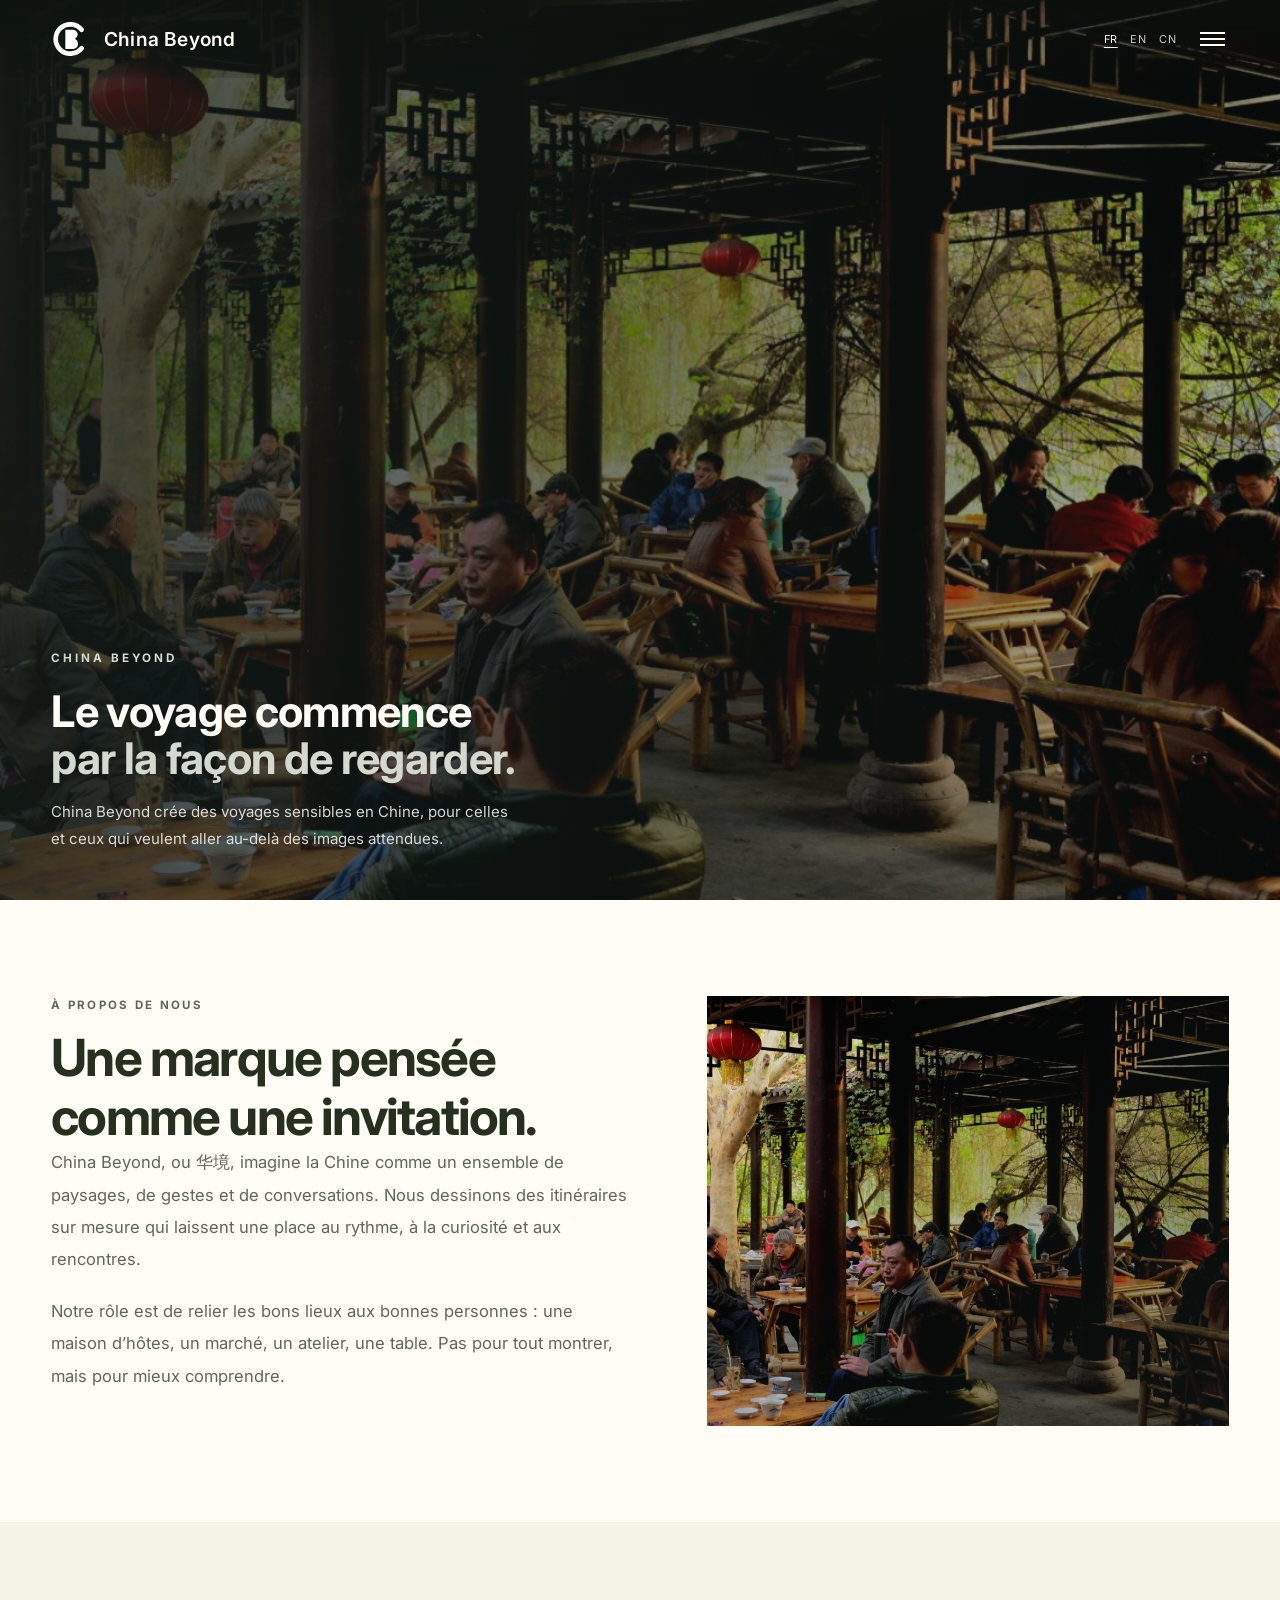
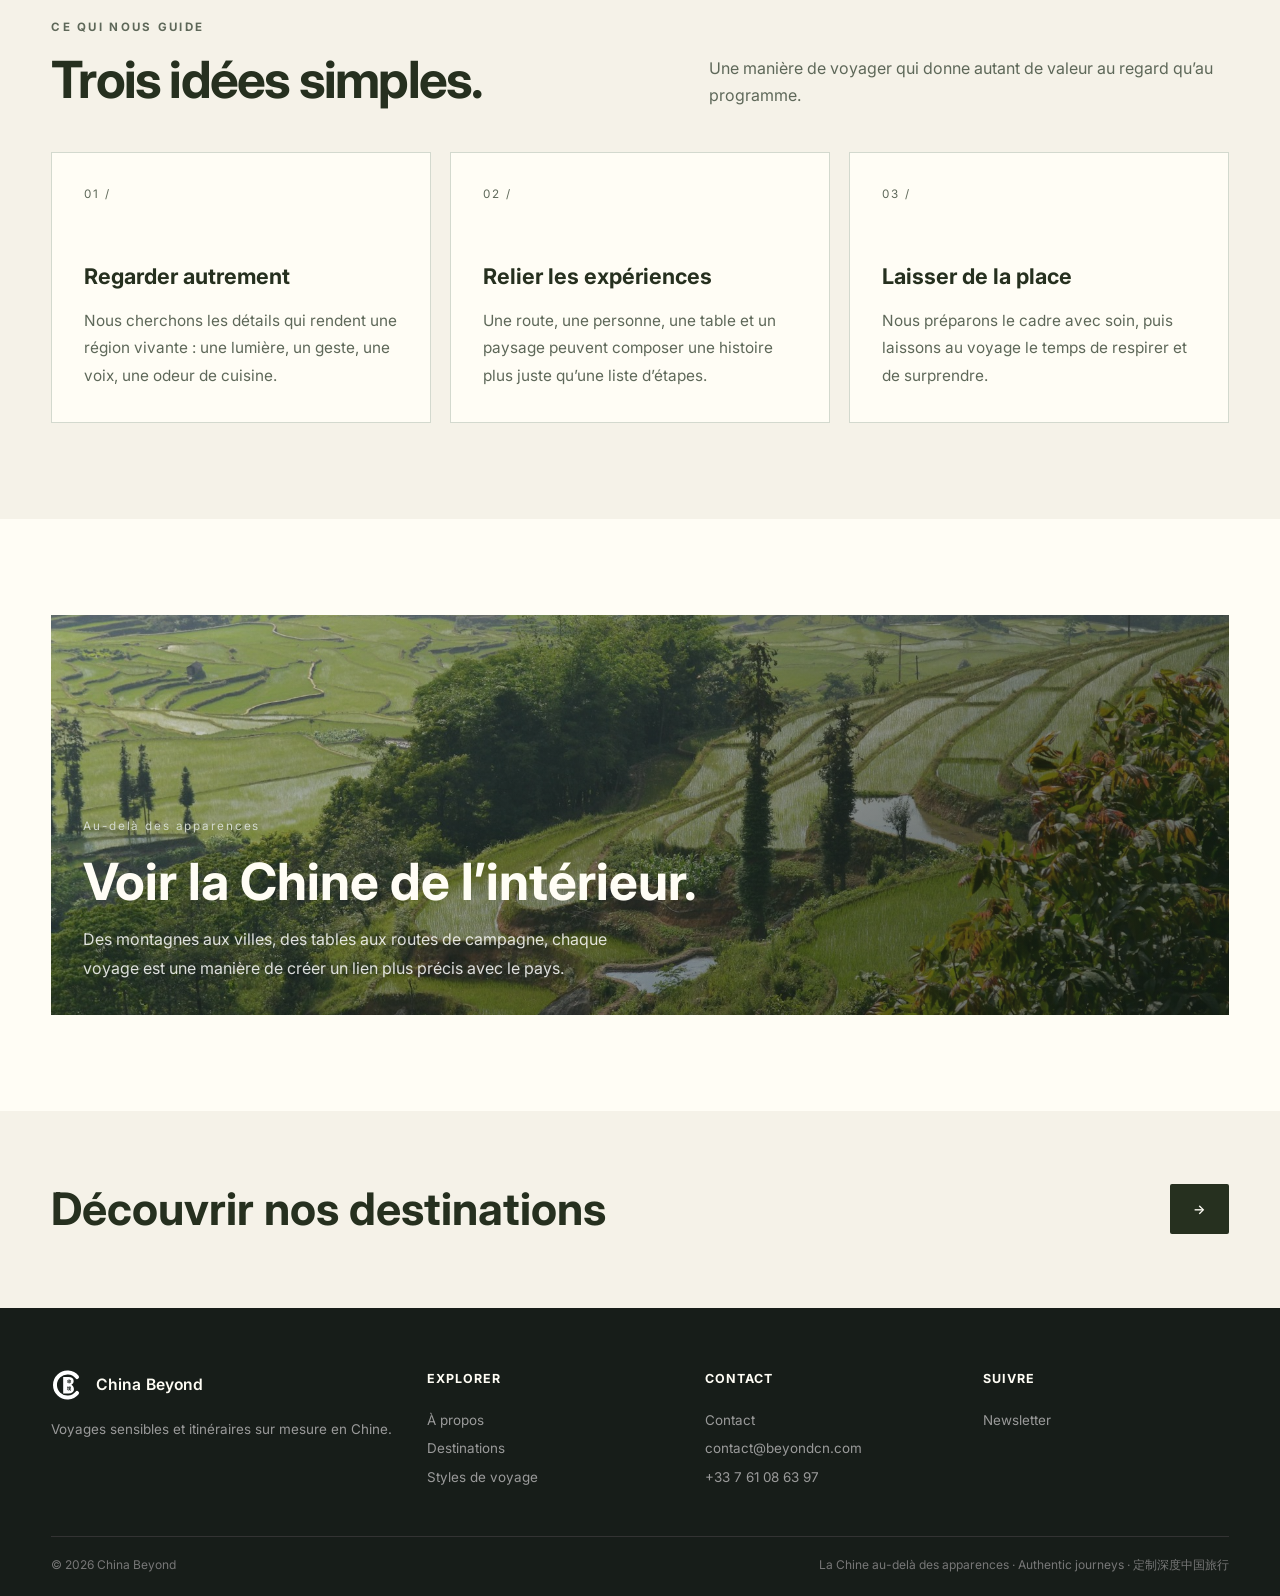
==== commit 8a1b52d6: "Refresh hero positioning styles" ====
--- a/about.html
+++ b/about.html
@@ -1,6 +1,6 @@
 <!DOCTYPE html>
 <html lang="fr" data-locale="fr">
-<head><meta charset="UTF-8"/><meta name="viewport" content="width=device-width, initial-scale=1.0"/><title>China Beyond — À propos</title><link rel="icon" type="image/svg+xml" href="assets/china-beyond-mark-v13.svg"/><link rel="stylesheet" href="pages.css?v=67bceba"/></head>
+<head><meta charset="UTF-8"/><meta name="viewport" content="width=device-width, initial-scale=1.0"/><title>China Beyond — À propos</title><link rel="icon" type="image/svg+xml" href="assets/china-beyond-mark-v13.svg"/><link rel="stylesheet" href="pages.css?v=hero-bottom-v1"/></head>
 <body class="about-page">
   <div class="top-bar"><div class="container top-bar-inner"><span>Voyages authentiques · Chine, autrement</span><div class="top-links"><a href="mailto:contact@beyondcn.com">contact@beyondcn.com</a><a href="tel:+33761086397">+33 7 61 08 63 97</a></div></div></div>
   <header><div class="container nav-inner"><a class="logo" href="index.html"><img class="logo-mark" src="assets/china-beyond-mark-v13.svg" alt=""/><span class="logo-wordmark">China Beyond</span></a><div class="nav-wrapper"><nav class="nav-links" id="navLinks"><a href="about.html" data-about-i18n="navAbout">À propos</a><a href="destinations.html" data-i18n="navDestinations">Destinations</a><a href="styles.html" data-i18n="navStyles">Styles de voyage</a><a href="contact.html" data-i18n="navContact">Contact</a></nav><div class="nav-actions"><div class="lang-switcher"><button class="lang-btn active" data-lang="fr">FR</button><button class="lang-btn" data-lang="en">EN</button><button class="lang-btn" data-lang="zh">CN</button></div><button class="menu-toggle" id="menuToggle" aria-label="Menu"><span></span><span></span><span></span></button></div></div></div></header>
--- a/pages.css
+++ b/pages.css
@@ -65,3 +65,7 @@
 
 /* Keep interior hero copy anchored to the lower-left corner */
 body:not(.contact-page) .page-hero-inner{max-width:none;width:min(92%,1240px);margin:0 auto}
+
+/* Fine-tune poster copy toward the lower edge */
+body:not(.contact-page) .page-hero{padding-bottom:3rem}
+@media(max-width:720px){body:not(.contact-page) .page-hero{padding-bottom:1.5rem}}
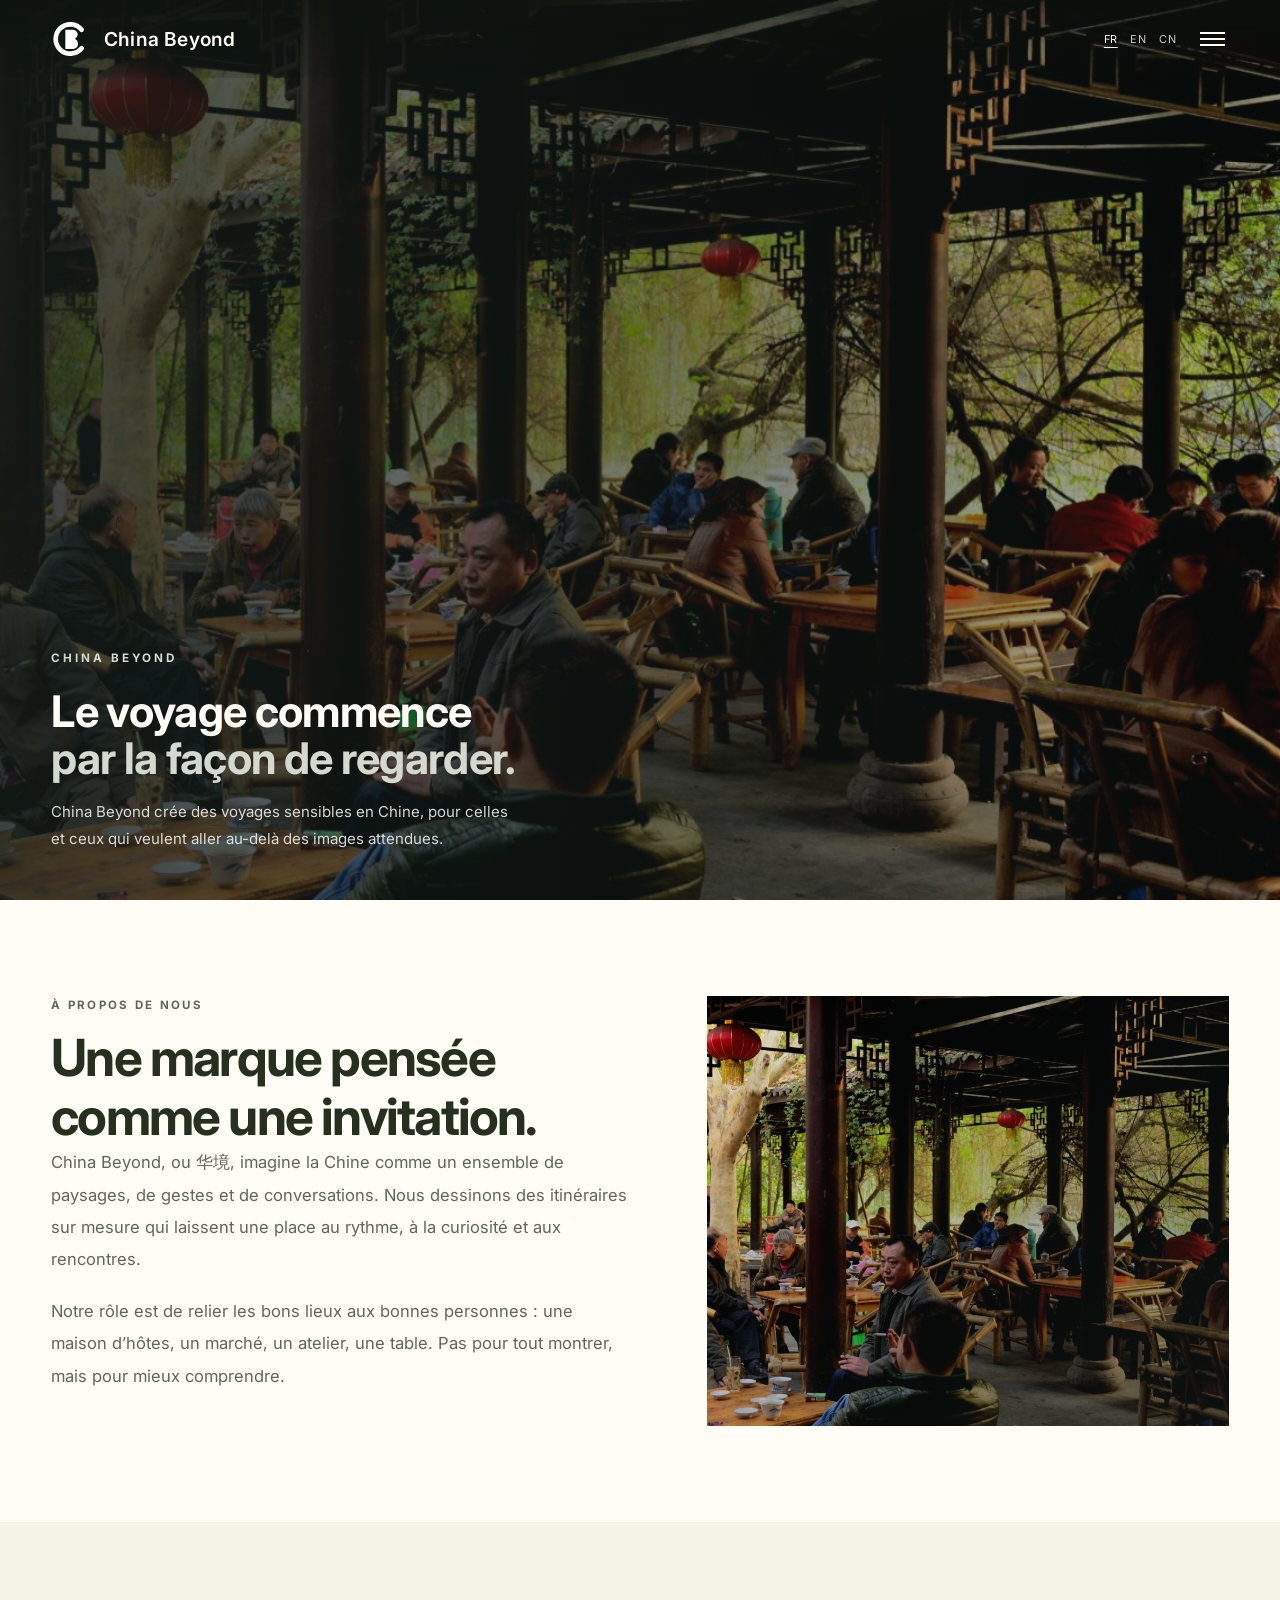
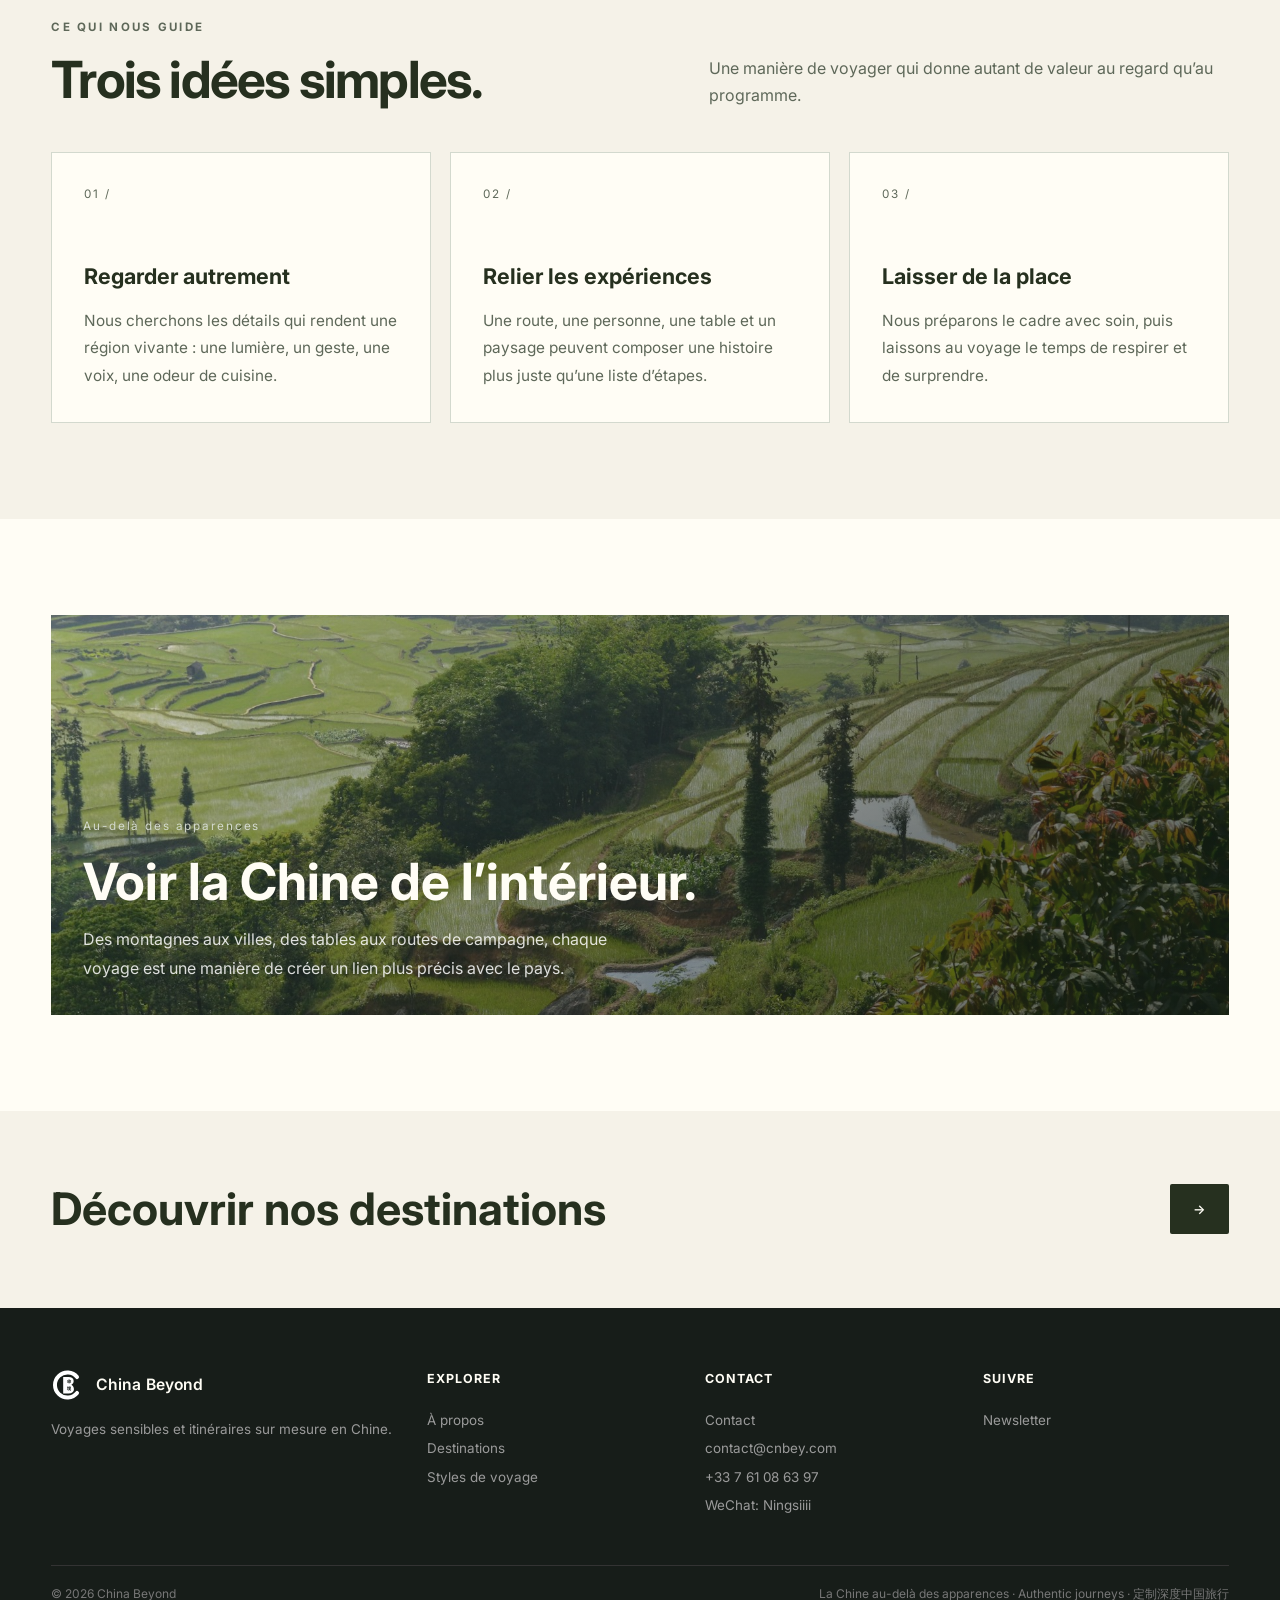
==== commit 8335f393: "Update contact email in the about page" ====
--- a/about.html
+++ b/about.html
@@ -2,7 +2,7 @@
 <html lang="fr" data-locale="fr">
 <head><meta charset="UTF-8"/><meta name="viewport" content="width=device-width, initial-scale=1.0"/><title>China Beyond — À propos</title><link rel="icon" type="image/svg+xml" href="assets/china-beyond-mark-v13.svg"/><link rel="stylesheet" href="pages.css?v=hero-bottom-v1"/></head>
 <body class="about-page">
-  <div class="top-bar"><div class="container top-bar-inner"><span>Voyages authentiques · Chine, autrement</span><div class="top-links"><a href="mailto:contact@beyondcn.com">contact@beyondcn.com</a><a href="tel:+33761086397">+33 7 61 08 63 97</a></div></div></div>
+  <div class="top-bar"><div class="container top-bar-inner"><span>Voyages authentiques · Chine, autrement</span><div class="top-links"><a href="mailto:contact@cnbey.com">contact@cnbey.com</a><a href="tel:+33761086397">+33 7 61 08 63 97</a></div></div></div>
   <header><div class="container nav-inner"><a class="logo" href="index.html"><img class="logo-mark" src="assets/china-beyond-mark-v13.svg" alt=""/><span class="logo-wordmark">China Beyond</span></a><div class="nav-wrapper"><nav class="nav-links" id="navLinks"><a href="about.html" data-about-i18n="navAbout">À propos</a><a href="destinations.html" data-i18n="navDestinations">Destinations</a><a href="styles.html" data-i18n="navStyles">Styles de voyage</a><a href="contact.html" data-i18n="navContact">Contact</a></nav><div class="nav-actions"><div class="lang-switcher"><button class="lang-btn active" data-lang="fr">FR</button><button class="lang-btn" data-lang="en">EN</button><button class="lang-btn" data-lang="zh">CN</button></div><button class="menu-toggle" id="menuToggle" aria-label="Menu"><span></span><span></span><span></span></button></div></div></div></header>
   <main>
     <section class="page-hero"><div class="container page-hero-inner"><div class="page-kicker" data-about-i18n="aboutKicker">China Beyond</div><h1 class="page-title" data-about-i18n="aboutTitle">Le voyage commence<br><span>par la façon de regarder.</span></h1><p class="page-lede" data-about-i18n="aboutLede">China Beyond crée des voyages sensibles en Chine, pour celles et ceux qui veulent aller au-delà des images attendues.</p></div></section>
@@ -11,7 +11,7 @@
     <section class="page-section"><div class="container"><div class="about-feature image-card" role="img" aria-label="Rice terraces in Yunnan" style="--image:url('assets/china-beyond/yunnan-rice-terraces.jpg')"><div><div class="card-number" data-about-i18n="aboutFeatureKicker">Au-delà des apparences</div><h2 data-about-i18n="aboutFeatureTitle">Voir la Chine de l’intérieur.</h2><p data-about-i18n="aboutFeatureText">Des montagnes aux villes, des tables aux routes de campagne, chaque voyage est une manière de créer un lien plus précis avec le pays.</p></div></div></div></section>
     <section class="page-cta"><div class="container page-cta-inner"><h2 data-about-i18n="aboutCta">Découvrir nos destinations</h2><a class="btn btn-primary" href="destinations.html">→</a></div></section>
   </main>
-  <footer class="site-footer"><div class="container"><div class="footer-grid"><div><div class="footer-logo"><img class="logo-mark" src="assets/china-beyond-mark-v13-inverse.svg" alt=""/><span class="logo-wordmark">China Beyond</span></div><p data-about-i18n="aboutFooter">Voyages sensibles et itinéraires sur mesure en Chine.</p></div><div class="footer-col"><h4 data-i18n="footerExplore">Explorer</h4><a href="about.html" data-about-i18n="navAbout">À propos</a><a href="destinations.html" data-i18n="navDestinations">Destinations</a><a href="styles.html" data-i18n="navStyles">Styles de voyage</a></div><div class="footer-col"><h4 data-i18n="footerContact">Contact</h4><a href="contact.html" data-i18n="navContact">Contact</a><a href="mailto:contact@beyondcn.com">contact@beyondcn.com</a><a href="tel:+33761086397">+33 7 61 08 63 97</a></div><div class="footer-col"><h4 data-i18n="footerFollow">Suivre</h4><a href="mailto:contact@beyondcn.com">Newsletter</a></div></div><div class="footer-bottom"><span>© 2026 China Beyond</span><span data-i18n="footerNote">La Chine au-delà des apparences · Authentic journeys · 定制深度中国旅行</span></div></div></footer>
+  <footer class="site-footer"><div class="container"><div class="footer-grid"><div><div class="footer-logo"><img class="logo-mark" src="assets/china-beyond-mark-v13-inverse.svg" alt=""/><span class="logo-wordmark">China Beyond</span></div><p data-about-i18n="aboutFooter">Voyages sensibles et itinéraires sur mesure en Chine.</p></div><div class="footer-col"><h4 data-i18n="footerExplore">Explorer</h4><a href="about.html" data-about-i18n="navAbout">À propos</a><a href="destinations.html" data-i18n="navDestinations">Destinations</a><a href="styles.html" data-i18n="navStyles">Styles de voyage</a></div><div class="footer-col"><h4 data-i18n="footerContact">Contact</h4><a href="contact.html" data-i18n="navContact">Contact</a><a href="mailto:contact@cnbey.com">contact@cnbey.com</a><a href="tel:+33761086397">+33 7 61 08 63 97</a><a class="wechat-footer-link" href="weixin://dl/chat?Ningsiiii">WeChat: Ningsiiii</a></div><div class="footer-col"><h4 data-i18n="footerFollow">Suivre</h4><a href="mailto:contact@cnbey.com">Newsletter</a></div></div><div class="footer-bottom"><span>© 2026 China Beyond</span><span data-i18n="footerNote">La Chine au-delà des apparences · Authentic journeys · 定制深度中国旅行</span></div></div></footer>
   <script src="pages.js"></script>
   <script>
     const aboutCopy={
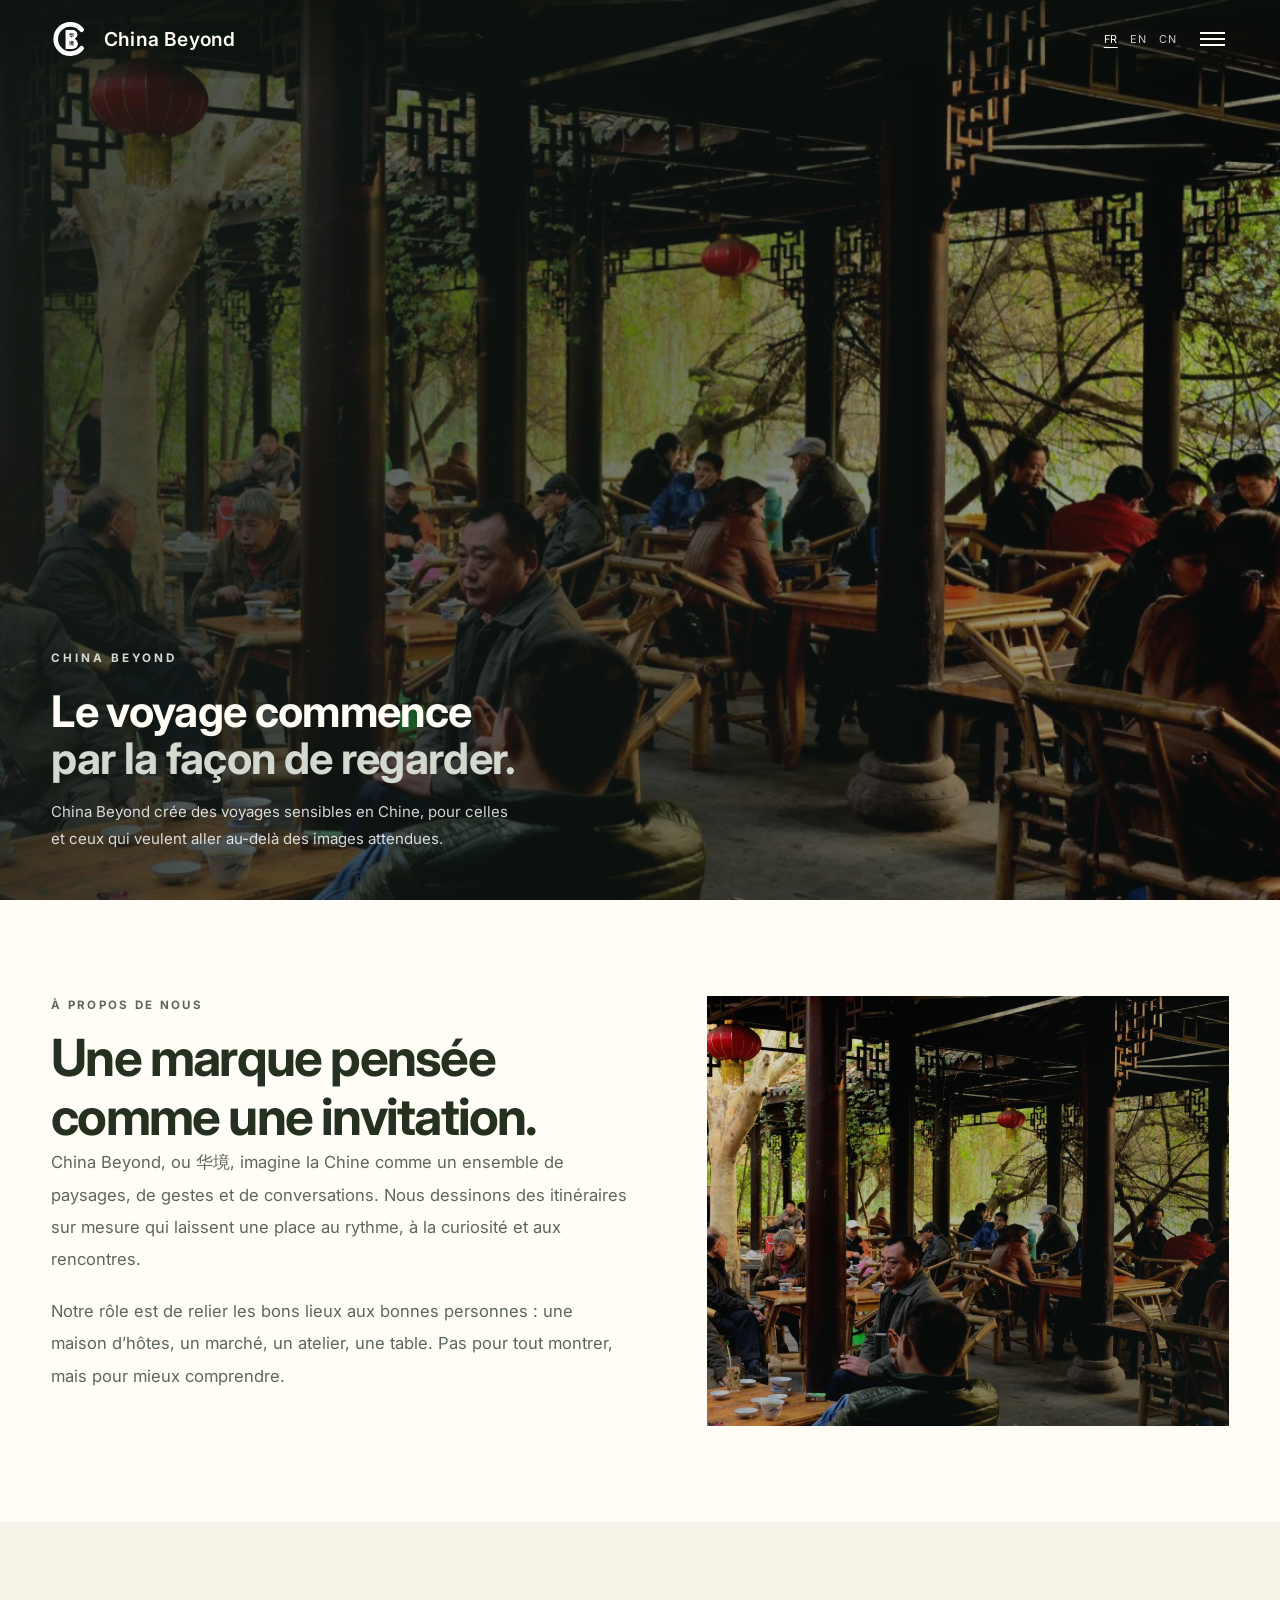
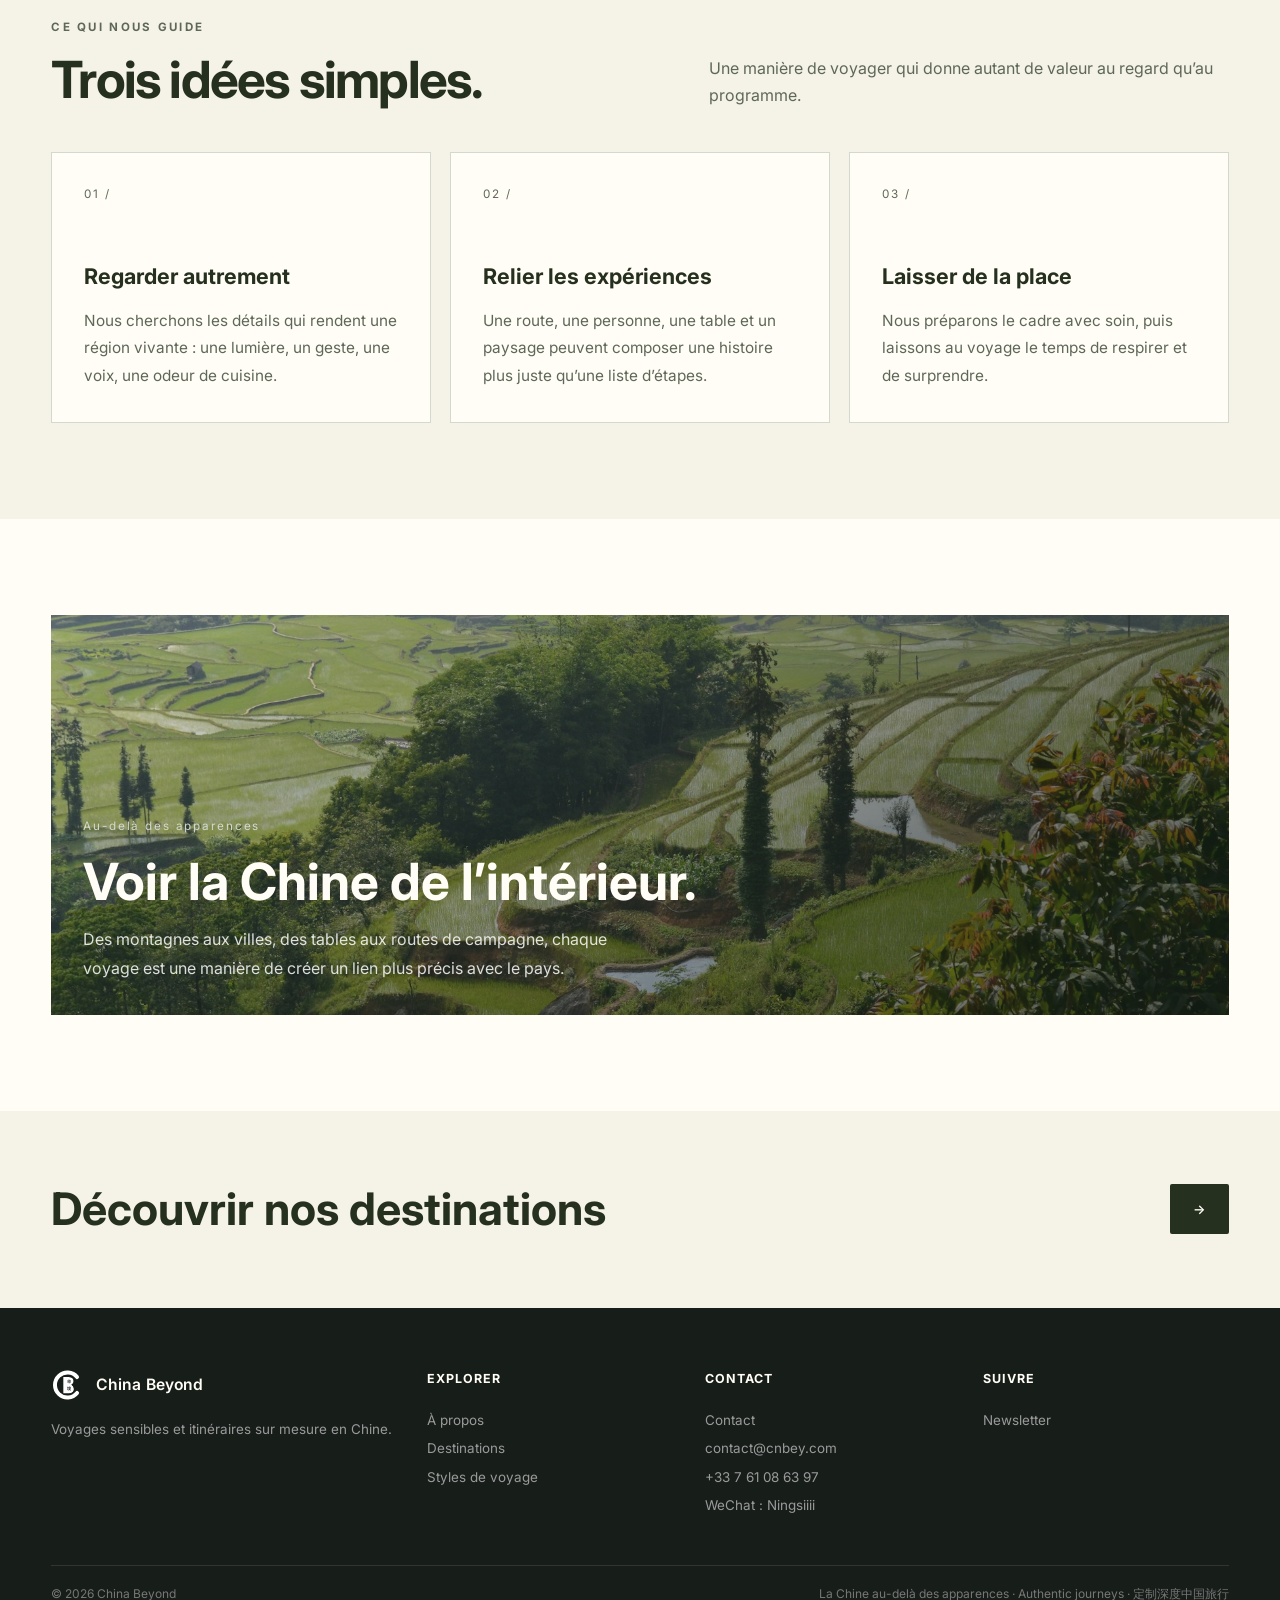
==== commit 19c58e51: "Add files via upload" ====
--- a/about.html
+++ b/about.html
@@ -2,8 +2,8 @@
 <html lang="fr" data-locale="fr">
 <head><meta charset="UTF-8"/><meta name="viewport" content="width=device-width, initial-scale=1.0"/><title>China Beyond — À propos</title><link rel="icon" type="image/svg+xml" href="assets/china-beyond-mark-v13.svg"/><link rel="stylesheet" href="pages.css?v=hero-bottom-v1"/></head>
 <body class="about-page">
-  <div class="top-bar"><div class="container top-bar-inner"><span>Voyages authentiques · Chine, autrement</span><div class="top-links"><a href="mailto:contact@cnbey.com">contact@cnbey.com</a><a href="tel:+33761086397">+33 7 61 08 63 97</a></div></div></div>
-  <header><div class="container nav-inner"><a class="logo" href="index.html"><img class="logo-mark" src="assets/china-beyond-mark-v13.svg" alt=""/><span class="logo-wordmark">China Beyond</span></a><div class="nav-wrapper"><nav class="nav-links" id="navLinks"><a href="about.html" data-about-i18n="navAbout">À propos</a><a href="destinations.html" data-i18n="navDestinations">Destinations</a><a href="styles.html" data-i18n="navStyles">Styles de voyage</a><a href="contact.html" data-i18n="navContact">Contact</a></nav><div class="nav-actions"><div class="lang-switcher"><button class="lang-btn active" data-lang="fr">FR</button><button class="lang-btn" data-lang="en">EN</button><button class="lang-btn" data-lang="zh">CN</button></div><button class="menu-toggle" id="menuToggle" aria-label="Menu"><span></span><span></span><span></span></button></div></div></div></header>
+  <div class="top-bar"><div class="container top-bar-inner"><span data-i18n="topline">Voyages authentiques · Chine, autrement</span><div class="top-links"><a href="mailto:contact@cnbey.com">contact@cnbey.com</a><a href="tel:+33761086397">+33 7 61 08 63 97</a></div></div></div>
+  <header><div class="container nav-inner"><a class="logo" href="index.html"><img class="logo-mark" src="assets/china-beyond-mark-v13.svg" alt=""/><span class="logo-wordmark">China Beyond</span></a><div class="nav-wrapper"><nav class="nav-links" id="navLinks"><a href="about.html" data-about-i18n="navAbout">À propos</a><a href="destinations.html" data-i18n="navDestinations">Destinations</a><a href="styles.html" data-i18n="navStyles">Styles de voyage</a><a href="contact.html" data-i18n="navContact">Contact</a></nav><div class="nav-actions"><div class="lang-switcher" data-i18n-attr="aria-label:languageLabel"><button class="lang-btn active" data-lang="fr">FR</button><button class="lang-btn" data-lang="en">EN</button><button class="lang-btn" data-lang="zh">CN</button></div><button class="menu-toggle" id="menuToggle" aria-label="Menu" data-i18n-attr="aria-label:menuLabel"><span></span><span></span><span></span></button></div></div></div></header>
   <main>
     <section class="page-hero"><div class="container page-hero-inner"><div class="page-kicker" data-about-i18n="aboutKicker">China Beyond</div><h1 class="page-title" data-about-i18n="aboutTitle">Le voyage commence<br><span>par la façon de regarder.</span></h1><p class="page-lede" data-about-i18n="aboutLede">China Beyond crée des voyages sensibles en Chine, pour celles et ceux qui veulent aller au-delà des images attendues.</p></div></section>
     <section class="page-section"><div class="container list-layout about-story"><div><div class="section-kicker" data-about-i18n="aboutStoryKicker">À propos de nous</div><h2 class="section-title" data-about-i18n="aboutStoryTitle">Une marque pensée comme une invitation.</h2><p data-about-i18n="aboutStoryText">China Beyond, ou 华境, imagine la Chine comme un ensemble de paysages, de gestes et de conversations. Nous dessinons des itinéraires sur mesure qui laissent une place au rythme, à la curiosité et aux rencontres.</p><p data-about-i18n="aboutStoryText2">Notre rôle est de relier les bons lieux aux bonnes personnes : une maison d’hôtes, un marché, un atelier, une table. Pas pour tout montrer, mais pour mieux comprendre.</p></div><div class="about-story-photo" role="img" aria-label="Tea house in China" style="--image:url('assets/china-beyond/chengdu-teahouse.jpg')"></div></div></section>
@@ -11,7 +11,7 @@
     <section class="page-section"><div class="container"><div class="about-feature image-card" role="img" aria-label="Rice terraces in Yunnan" style="--image:url('assets/china-beyond/yunnan-rice-terraces.jpg')"><div><div class="card-number" data-about-i18n="aboutFeatureKicker">Au-delà des apparences</div><h2 data-about-i18n="aboutFeatureTitle">Voir la Chine de l’intérieur.</h2><p data-about-i18n="aboutFeatureText">Des montagnes aux villes, des tables aux routes de campagne, chaque voyage est une manière de créer un lien plus précis avec le pays.</p></div></div></div></section>
     <section class="page-cta"><div class="container page-cta-inner"><h2 data-about-i18n="aboutCta">Découvrir nos destinations</h2><a class="btn btn-primary" href="destinations.html">→</a></div></section>
   </main>
-  <footer class="site-footer"><div class="container"><div class="footer-grid"><div><div class="footer-logo"><img class="logo-mark" src="assets/china-beyond-mark-v13-inverse.svg" alt=""/><span class="logo-wordmark">China Beyond</span></div><p data-about-i18n="aboutFooter">Voyages sensibles et itinéraires sur mesure en Chine.</p></div><div class="footer-col"><h4 data-i18n="footerExplore">Explorer</h4><a href="about.html" data-about-i18n="navAbout">À propos</a><a href="destinations.html" data-i18n="navDestinations">Destinations</a><a href="styles.html" data-i18n="navStyles">Styles de voyage</a></div><div class="footer-col"><h4 data-i18n="footerContact">Contact</h4><a href="contact.html" data-i18n="navContact">Contact</a><a href="mailto:contact@cnbey.com">contact@cnbey.com</a><a href="tel:+33761086397">+33 7 61 08 63 97</a><a class="wechat-footer-link" href="weixin://dl/chat?Ningsiiii">WeChat: Ningsiiii</a></div><div class="footer-col"><h4 data-i18n="footerFollow">Suivre</h4><a href="mailto:contact@cnbey.com">Newsletter</a></div></div><div class="footer-bottom"><span>© 2026 China Beyond</span><span data-i18n="footerNote">La Chine au-delà des apparences · Authentic journeys · 定制深度中国旅行</span></div></div></footer>
+  <footer class="site-footer"><div class="container"><div class="footer-grid"><div><div class="footer-logo"><img class="logo-mark" src="assets/china-beyond-mark-v13-inverse.svg" alt=""/><span class="logo-wordmark">China Beyond</span></div><p data-about-i18n="aboutFooter">Voyages sensibles et itinéraires sur mesure en Chine.</p></div><div class="footer-col"><h4 data-i18n="footerExplore">Explorer</h4><a href="about.html" data-about-i18n="navAbout">À propos</a><a href="destinations.html" data-i18n="navDestinations">Destinations</a><a href="styles.html" data-i18n="navStyles">Styles de voyage</a></div><div class="footer-col"><h4 data-i18n="footerContact">Contact</h4><a href="contact.html" data-i18n="navContact">Contact</a><a href="mailto:contact@cnbey.com">contact@cnbey.com</a><a href="tel:+33761086397">+33 7 61 08 63 97</a><a class="wechat-footer-link" href="weixin://dl/chat?Ningsiiii" data-i18n="footerWeChat">WeChat : Ningsiiii</a></div><div class="footer-col"><h4 data-i18n="footerFollow">Suivre</h4><a href="mailto:contact@cnbey.com" data-i18n="footerNewsletter">Newsletter</a></div></div><div class="footer-bottom"><span>© 2026 China Beyond</span><span data-i18n="footerNote">La Chine au-delà des apparences · Authentic journeys · 定制深度中国旅行</span></div></div></footer>
   <script src="pages.js"></script>
   <script>
     const aboutCopy={
--- a/pages.css
+++ b/pages.css
@@ -69,3 +69,15 @@
 /* Fine-tune poster copy toward the lower edge */
 body:not(.contact-page) .page-hero{padding-bottom:3rem}
 @media(max-width:720px){body:not(.contact-page) .page-hero{padding-bottom:1.5rem}}
+
+
+/* Match the contact hero with the unified interior-page treatment */
+body.contact-page .page-hero{min-height:100svh;display:flex;align-items:flex-end;padding:0 0 3rem}
+body.contact-page .page-hero-inner{max-width:none;width:min(92%,1240px);margin:0 auto}
+body.contact-page .page-title{font-size:clamp(1.9rem,3.4vw,3.2rem);line-height:1.08;letter-spacing:-.015em;margin-bottom:1.1rem}
+body.contact-page .page-lede{max-width:460px;font-size:.94rem;line-height:1.75}
+@media(max-width:720px){
+  body.contact-page .page-hero{min-height:100svh;padding:0 0 1.5rem}
+  body.contact-page .page-title{font-size:clamp(1.35rem,6.2vw,1.85rem);line-height:1.05;letter-spacing:-.01em;margin-bottom:.9rem}
+  body.contact-page .page-lede{font-size:.88rem;line-height:1.6}
+}
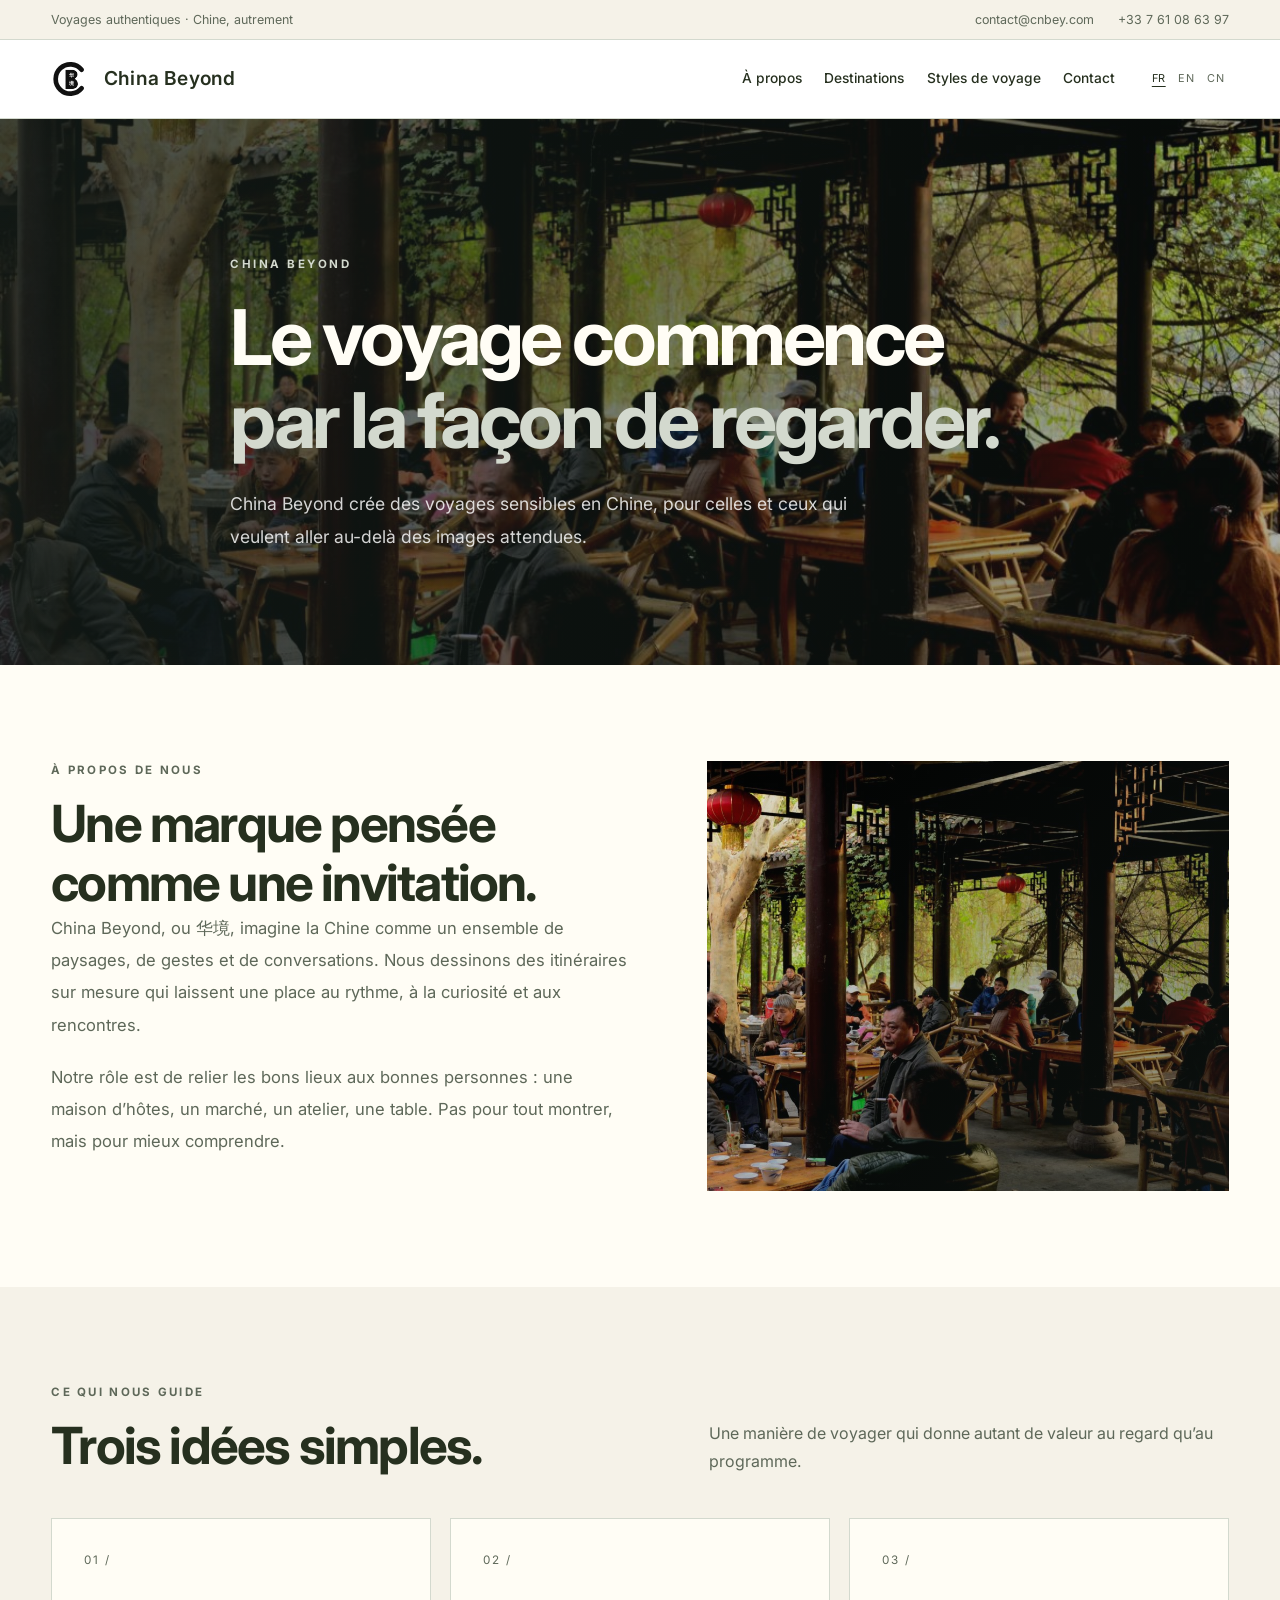
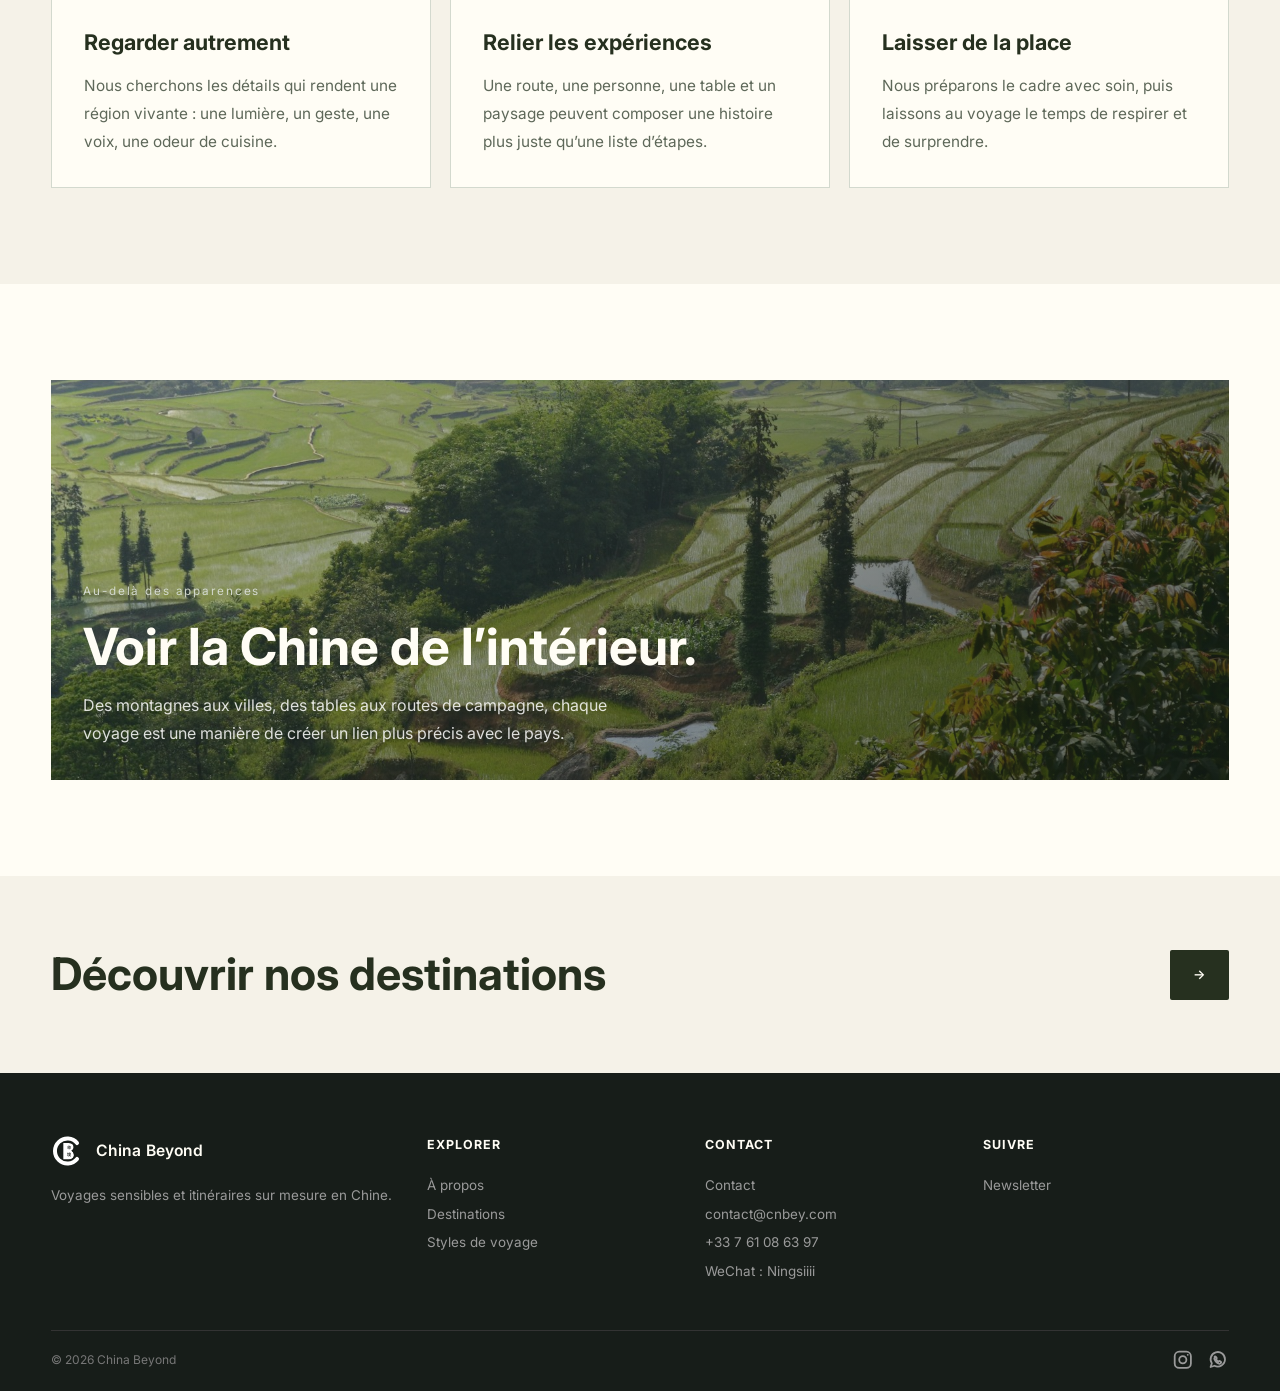
==== commit 87bc0bcd: "Apply footer social links to inner pages Updated footer section and script references in about.html." ====
--- a/about.html
+++ b/about.html
@@ -11,8 +11,8 @@
     <section class="page-section"><div class="container"><div class="about-feature image-card" role="img" aria-label="Rice terraces in Yunnan" style="--image:url('assets/china-beyond/yunnan-rice-terraces.jpg')"><div><div class="card-number" data-about-i18n="aboutFeatureKicker">Au-delà des apparences</div><h2 data-about-i18n="aboutFeatureTitle">Voir la Chine de l’intérieur.</h2><p data-about-i18n="aboutFeatureText">Des montagnes aux villes, des tables aux routes de campagne, chaque voyage est une manière de créer un lien plus précis avec le pays.</p></div></div></div></section>
     <section class="page-cta"><div class="container page-cta-inner"><h2 data-about-i18n="aboutCta">Découvrir nos destinations</h2><a class="btn btn-primary" href="destinations.html">→</a></div></section>
   </main>
-  <footer class="site-footer"><div class="container"><div class="footer-grid"><div><div class="footer-logo"><img class="logo-mark" src="assets/china-beyond-mark-v13-inverse.svg" alt=""/><span class="logo-wordmark">China Beyond</span></div><p data-about-i18n="aboutFooter">Voyages sensibles et itinéraires sur mesure en Chine.</p></div><div class="footer-col"><h4 data-i18n="footerExplore">Explorer</h4><a href="about.html" data-about-i18n="navAbout">À propos</a><a href="destinations.html" data-i18n="navDestinations">Destinations</a><a href="styles.html" data-i18n="navStyles">Styles de voyage</a></div><div class="footer-col"><h4 data-i18n="footerContact">Contact</h4><a href="contact.html" data-i18n="navContact">Contact</a><a href="mailto:contact@cnbey.com">contact@cnbey.com</a><a href="tel:+33761086397">+33 7 61 08 63 97</a><a class="wechat-footer-link" href="weixin://dl/chat?Ningsiiii" data-i18n="footerWeChat">WeChat : Ningsiiii</a></div><div class="footer-col"><h4 data-i18n="footerFollow">Suivre</h4><a href="mailto:contact@cnbey.com" data-i18n="footerNewsletter">Newsletter</a></div></div><div class="footer-bottom"><span>© 2026 China Beyond</span><span data-i18n="footerNote">La Chine au-delà des apparences · Authentic journeys · 定制深度中国旅行</span></div></div></footer>
-  <script src="pages.js"></script>
+  <footer class="site-footer"><div class="container"><div class="footer-grid"><div><div class="footer-logo"><img class="logo-mark" src="assets/china-beyond-mark-v13-inverse.svg" alt=""/><span class="logo-wordmark">China Beyond</span></div><p data-about-i18n="aboutFooter">Voyages sensibles et itinéraires sur mesure en Chine.</p></div><div class="footer-col"><h4 data-i18n="footerExplore">Explorer</h4><a href="about.html" data-about-i18n="navAbout">À propos</a><a href="destinations.html" data-i18n="navDestinations">Destinations</a><a href="styles.html" data-i18n="navStyles">Styles de voyage</a></div><div class="footer-col"><h4 data-i18n="footerContact">Contact</h4><a href="contact.html" data-i18n="navContact">Contact</a><a href="mailto:contact@cnbey.com">contact@cnbey.com</a><a href="tel:+33761086397">+33 7 61 08 63 97</a><a class="wechat-footer-link" href="weixin://dl/chat?Ningsiiii" data-i18n="footerWeChat">WeChat : Ningsiiii</a></div><div class="footer-col"><h4 data-i18n="footerFollow">Suivre</h4><a href="mailto:contact@cnbey.com" data-i18n="footerNewsletter">Newsletter</a></div></div><div class="footer-bottom"><span>© 2026 China Beyond</span><div class="footer-social" aria-label="Social links"><a href="https://www.instagram.com/" target="_blank" rel="noopener noreferrer" aria-label="Instagram" title="Instagram"><svg viewBox="0 0 24 24" fill="none" stroke="currentColor" stroke-width="2" aria-hidden="true"><rect x="3" y="3" width="18" height="18" rx="5"/><circle cx="12" cy="12" r="4"/><circle cx="17.5" cy="6.5" r="1" fill="currentColor" stroke="none"/></svg></a><a href="https://wa.me/18208780220" target="_blank" rel="noopener noreferrer" aria-label="WhatsApp" title="WhatsApp"><svg viewBox="0 0 24 24" fill="none" stroke="currentColor" stroke-width="2" stroke-linecap="round" stroke-linejoin="round" aria-hidden="true"><path d="M20 11.5a8 8 0 0 1-11.7 7.1L4 20l1.4-4.1A8 8 0 1 1 20 11.5Z"/><path d="M8.5 8.5c.3-.4.8-.4 1.1-.1l1.1 1.4c.2.3.2.7-.1 1l-.5.5c.6 1.1 1.5 2 2.6 2.6l.5-.5c.3-.3.7-.3 1-.1l1.4 1.1c.3.3.2.8-.1 1.1l-.5.5c-.4.4-1 .6-1.6.4-2.1-.7-4.5-3.1-5.2-5.2-.2-.6 0-1.2.4-1.6l.5-.5Z"/></svg></a></div></div></div></footer>
+  <script src="pages.js?v=footer-social-v1"></script>
   <script>
     const aboutCopy={
       fr:{navAbout:'À propos',aboutKicker:'China Beyond',aboutTitle:'Le voyage commence<br><span>par la façon de regarder.</span>',aboutLede:'China Beyond crée des voyages sensibles en Chine, pour celles et ceux qui veulent aller au-delà des images attendues.',aboutStoryKicker:'À propos de nous',aboutStoryTitle:'Une marque pensée comme une invitation.',aboutStoryText:'China Beyond, ou 华境, imagine la Chine comme un ensemble de paysages, de gestes et de conversations. Nous dessinons des itinéraires sur mesure qui laissent une place au rythme, à la curiosité et aux rencontres.',aboutStoryText2:'Notre rôle est de relier les bons lieux aux bonnes personnes : une maison d’hôtes, un marché, un atelier, une table. Pas pour tout montrer, mais pour mieux comprendre.',aboutPrinciplesKicker:'Ce qui nous guide',aboutPrinciplesTitle:'Trois idées simples.',aboutPrinciplesLede:'Une manière de voyager qui donne autant de valeur au regard qu’au programme.',aboutP1Title:'Regarder autrement',aboutP1Text:'Nous cherchons les détails qui rendent une région vivante : une lumière, un geste, une voix, une odeur de cuisine.',aboutP2Title:'Relier les expériences',aboutP2Text:'Une route, une personne, une table et un paysage peuvent composer une histoire plus juste qu’une liste d’étapes.',aboutP3Title:'Laisser de la place',aboutP3Text:'Nous préparons le cadre avec soin, puis laissons au voyage le temps de respirer et de surprendre.',aboutFeatureKicker:'Au-delà des apparences',aboutFeatureTitle:'Voir la Chine de l’intérieur.',aboutFeatureText:'Des montagnes aux villes, des tables aux routes de campagne, chaque voyage est une manière de créer un lien plus précis avec le pays.',aboutCta:'Découvrir nos destinations',aboutFooter:'Voyages sensibles et itinéraires sur mesure en Chine.'},
--- a/pages.css
+++ b/pages.css
@@ -34,50 +34,10 @@
 .about-page .page-hero{background-image:linear-gradient(90deg,rgba(19,28,24,.82),rgba(19,28,24,.35)),url('assets/china-beyond/chengdu-teahouse.jpg')}
 .vision-page .page-hero{background-image:linear-gradient(90deg,rgba(19,28,24,.78),rgba(19,28,24,.26)),url('assets/china-beyond/yunnan-rice-terraces.jpg');background-position:center}
 .destinations-page .page-hero{background-image:linear-gradient(90deg,rgba(19,28,24,.8),rgba(19,28,24,.28)),url('assets/china-beyond/xian-evening-market.jpg');background-position:center}
-.styles-page .page-hero{background-image:linear-gradient(90deg,rgba(19,28,24,.8),rgba(19,28,24,.22)),url('assets/china-beyond/xinjiang-highland.jpg');background-position:center}
-.contact-page .page-hero{background-image:linear-gradient(90deg,rgba(19,28,24,.82),rgba(19,28,24,.3)),url('assets/china-beyond/beijing-forbidden-city.jpg');background-position:center}
 
-
-/* Unified interior-page navigation and hero treatment */
-.top-bar{display:none}
-header{position:fixed;inset:0 0 auto;z-index:30;background:linear-gradient(180deg,rgba(12,18,14,.58),rgba(12,18,14,.12));backdrop-filter:none;border-bottom:0}
-header .logo{color:var(--white)}
-header .logo-mark{filter:brightness(0) invert(1)}
-.nav-links{display:none;position:absolute;right:0;top:calc(100% + .8rem);min-width:250px;padding:.7rem;background:rgba(12,18,14,.96);border:1px solid rgba(255,255,255,.18);box-shadow:0 18px 50px rgba(38,48,31,.12);flex-direction:column;gap:.15rem;font-size:.9rem;font-weight:500;color:var(--white)}
-.nav-links.open{display:flex}
-.nav-links a{position:relative;display:block;padding:.65rem .75rem;color:var(--white)}
-.nav-links a::after{content:'';position:absolute;left:.75rem;bottom:.35rem;width:0;height:2px;background:var(--white);transition:width .25s}
-.nav-links a:hover{color:var(--white);background:rgba(255,255,255,.1)}
-.nav-links a:hover::after{width:100%}
-.lang-btn{border:0;background:transparent;color:rgba(255,255,255,.78);padding:.2rem .3rem;border-radius:0;font-size:.68rem;line-height:1;letter-spacing:.04em}
-.lang-btn.active,.lang-btn:hover{border:0;background:transparent;color:var(--white);text-decoration:underline;text-decoration-thickness:1px;text-underline-offset:4px}
-.menu-toggle{display:flex;background:transparent;border:0;border-radius:0;width:32px;height:32px;align-items:center;justify-content:center;gap:4px;flex-direction:column;transition:all .3s ease}
-.menu-toggle span{width:25px;height:2px;background:var(--white)}
-body:not(.contact-page) .page-hero{min-height:100svh;display:flex;align-items:flex-end;padding:0 0 4rem}
-body:not(.contact-page) .page-hero::after{display:none}
-body:not(.contact-page) .page-hero-inner{max-width:720px}
-body:not(.contact-page) .page-kicker{font-size:.73rem;letter-spacing:.25em;margin-bottom:1.2rem}
-body:not(.contact-page) .page-title{font-size:clamp(1.9rem,3.4vw,3.2rem);line-height:1.08;letter-spacing:-.015em;margin-bottom:1.1rem}
-body:not(.contact-page) .page-lede{max-width:460px;font-size:.94rem;line-height:1.75}
-@media(max-width:900px){.nav-links{gap:1rem}.nav-wrapper{gap:1rem}}
-@media(max-width:720px){.nav-inner{min-height:68px}.logo{font-size:.86rem;letter-spacing:0;gap:.55rem}.logo-mark{width:34px;height:34px}.logo-wordmark{font-size:1.02rem}.nav-links{top:68px;left:0;right:0;min-width:0;background:rgba(12,18,14,.96);border:0;padding:1rem 4%;gap:.45rem}.nav-links a{padding:.55rem .6rem;font-size:.86rem}body:not(.contact-page) .page-hero{min-height:100svh;padding:0 0 2.75rem}body:not(.contact-page) .page-kicker{font-size:.68rem;letter-spacing:.18em;margin-bottom:1rem}body:not(.contact-page) .page-title{font-size:clamp(1.35rem,6.2vw,1.85rem);line-height:1.05;letter-spacing:-.01em;margin-bottom:.9rem}body:not(.contact-page) .page-lede{font-size:.88rem;line-height:1.6}}
-@media(max-width:420px){body:not(.contact-page) .page-hero{min-height:100svh;padding-bottom:2.5rem}body:not(.contact-page) .page-title{font-size:clamp(1.3rem,6.5vw,1.7rem)}body:not(.contact-page) .page-lede{font-size:.86rem}}
-
-/* Keep interior hero copy anchored to the lower-left corner */
-body:not(.contact-page) .page-hero-inner{max-width:none;width:min(92%,1240px);margin:0 auto}
-
-/* Fine-tune poster copy toward the lower edge */
-body:not(.contact-page) .page-hero{padding-bottom:3rem}
-@media(max-width:720px){body:not(.contact-page) .page-hero{padding-bottom:1.5rem}}
-
-
-/* Match the contact hero with the unified interior-page treatment */
-body.contact-page .page-hero{min-height:100svh;display:flex;align-items:flex-end;padding:0 0 3rem}
-body.contact-page .page-hero-inner{max-width:none;width:min(92%,1240px);margin:0 auto}
-body.contact-page .page-title{font-size:clamp(1.9rem,3.4vw,3.2rem);line-height:1.08;letter-spacing:-.015em;margin-bottom:1.1rem}
-body.contact-page .page-lede{max-width:460px;font-size:.94rem;line-height:1.75}
-@media(max-width:720px){
-  body.contact-page .page-hero{min-height:100svh;padding:0 0 1.5rem}
-  body.contact-page .page-title{font-size:clamp(1.35rem,6.2vw,1.85rem);line-height:1.05;letter-spacing:-.01em;margin-bottom:.9rem}
-  body.contact-page .page-lede{font-size:.88rem;line-height:1.6}
-}
+.footer-bottom{align-items:center}
+.footer-social{margin-left:auto;display:flex;align-items:center;gap:.85rem}
+.footer-social a{display:inline-flex;align-items:center;justify-content:center;color:#9a9a9a;line-height:1}
+.footer-social a:hover{color:var(--white)}
+.footer-social svg{width:1.35rem;height:1.35rem;display:block}
+@media(max-width:600px){.footer-bottom{align-items:flex-start}.footer-social{margin-left:auto}}
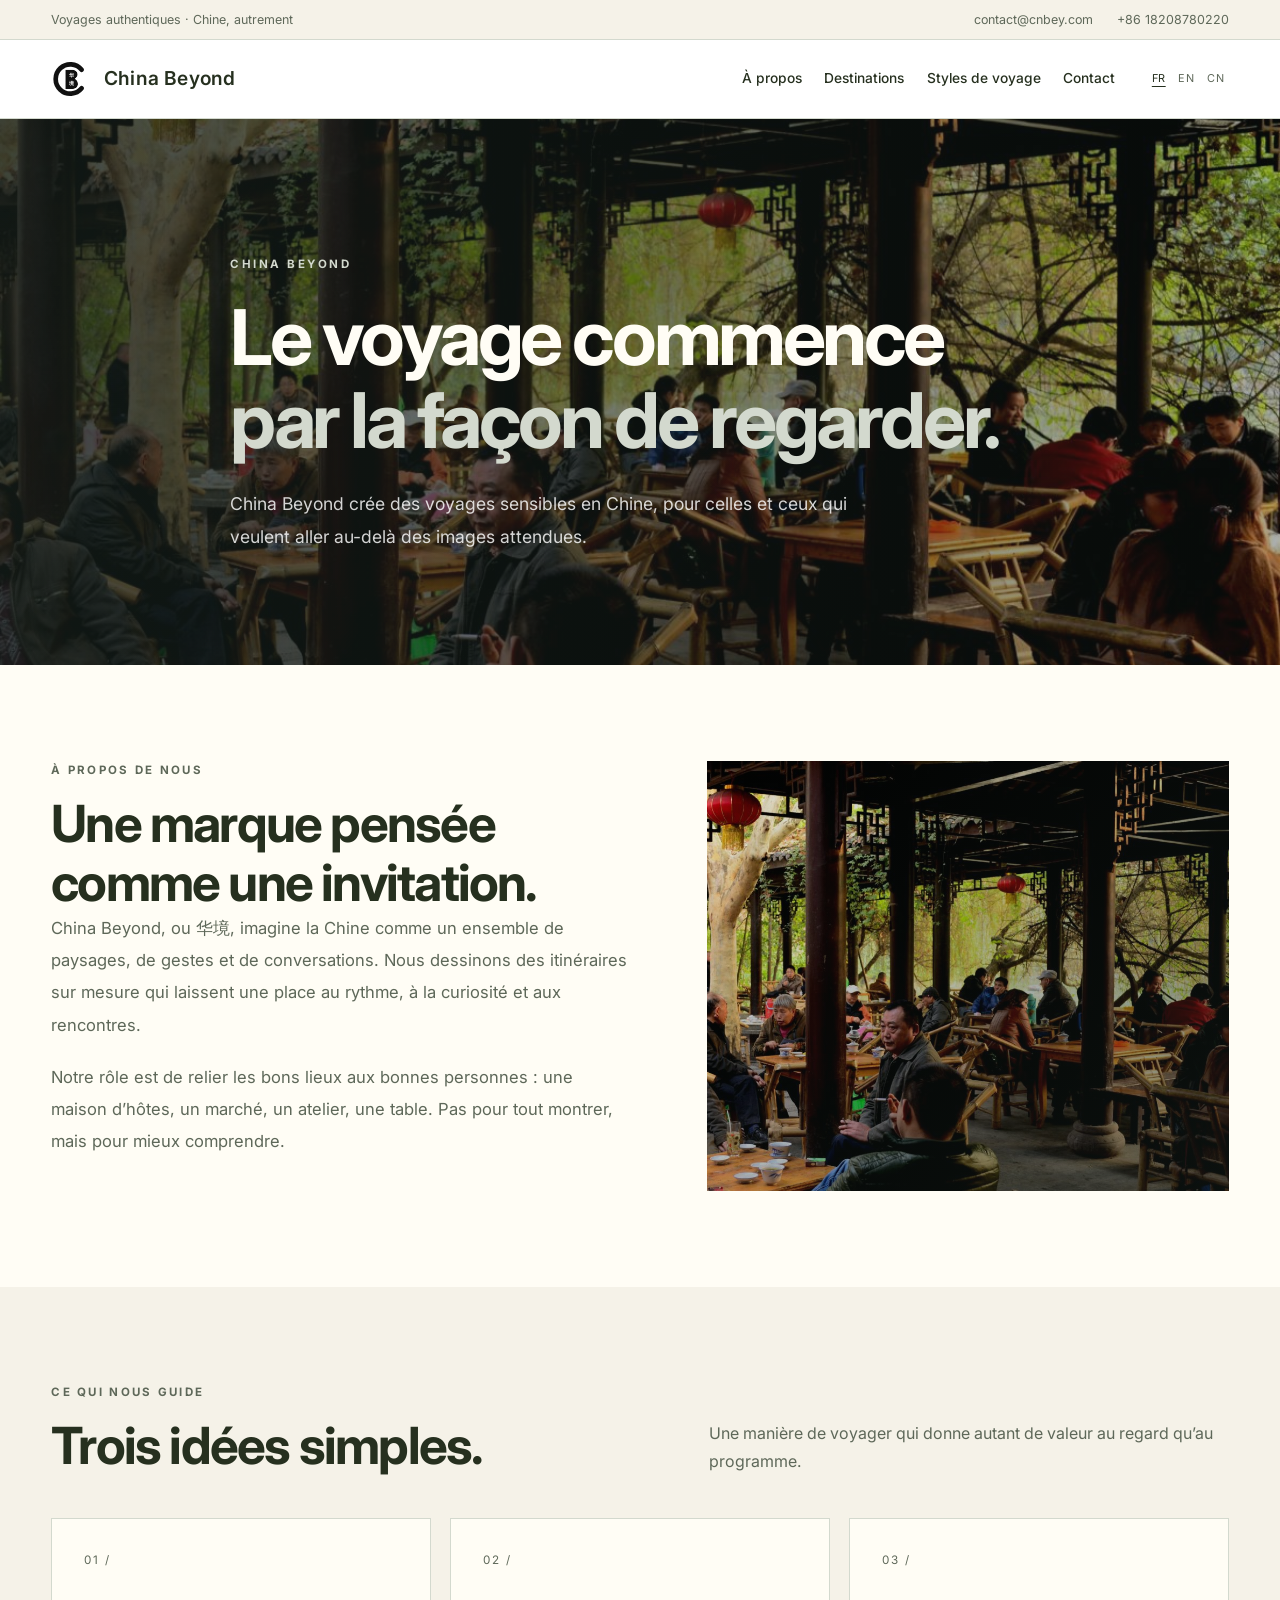
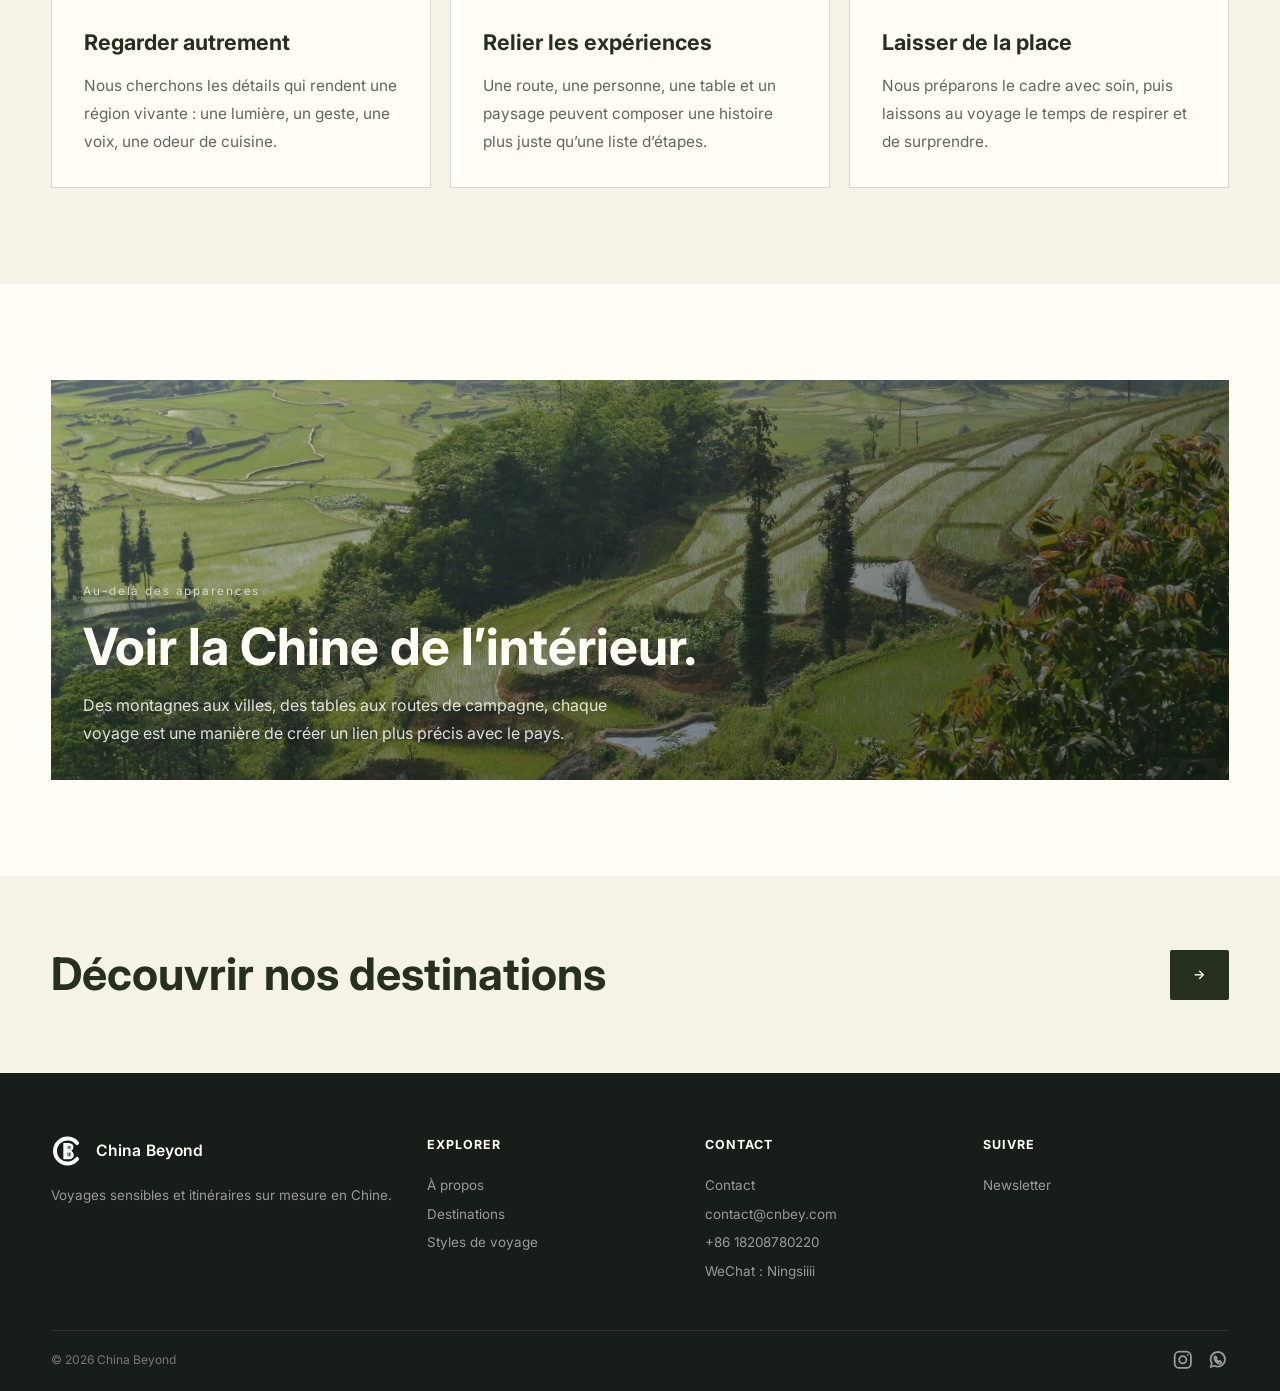
==== commit 974bbc39: "Update contact number to China" ====
--- a/about.html
+++ b/about.html
@@ -2,7 +2,7 @@
 <html lang="fr" data-locale="fr">
 <head><meta charset="UTF-8"/><meta name="viewport" content="width=device-width, initial-scale=1.0"/><title>China Beyond — À propos</title><link rel="icon" type="image/svg+xml" href="assets/china-beyond-mark-v13.svg"/><link rel="stylesheet" href="pages.css?v=hero-bottom-v1"/></head>
 <body class="about-page">
-  <div class="top-bar"><div class="container top-bar-inner"><span data-i18n="topline">Voyages authentiques · Chine, autrement</span><div class="top-links"><a href="mailto:contact@cnbey.com">contact@cnbey.com</a><a href="tel:+33761086397">+33 7 61 08 63 97</a></div></div></div>
+  <div class="top-bar"><div class="container top-bar-inner"><span data-i18n="topline">Voyages authentiques · Chine, autrement</span><div class="top-links"><a href="mailto:contact@cnbey.com">contact@cnbey.com</a><a href="tel:+8618208780220">+86 18208780220</a></div></div></div>
   <header><div class="container nav-inner"><a class="logo" href="index.html"><img class="logo-mark" src="assets/china-beyond-mark-v13.svg" alt=""/><span class="logo-wordmark">China Beyond</span></a><div class="nav-wrapper"><nav class="nav-links" id="navLinks"><a href="about.html" data-about-i18n="navAbout">À propos</a><a href="destinations.html" data-i18n="navDestinations">Destinations</a><a href="styles.html" data-i18n="navStyles">Styles de voyage</a><a href="contact.html" data-i18n="navContact">Contact</a></nav><div class="nav-actions"><div class="lang-switcher" data-i18n-attr="aria-label:languageLabel"><button class="lang-btn active" data-lang="fr">FR</button><button class="lang-btn" data-lang="en">EN</button><button class="lang-btn" data-lang="zh">CN</button></div><button class="menu-toggle" id="menuToggle" aria-label="Menu" data-i18n-attr="aria-label:menuLabel"><span></span><span></span><span></span></button></div></div></div></header>
   <main>
     <section class="page-hero"><div class="container page-hero-inner"><div class="page-kicker" data-about-i18n="aboutKicker">China Beyond</div><h1 class="page-title" data-about-i18n="aboutTitle">Le voyage commence<br><span>par la façon de regarder.</span></h1><p class="page-lede" data-about-i18n="aboutLede">China Beyond crée des voyages sensibles en Chine, pour celles et ceux qui veulent aller au-delà des images attendues.</p></div></section>
@@ -11,7 +11,7 @@
     <section class="page-section"><div class="container"><div class="about-feature image-card" role="img" aria-label="Rice terraces in Yunnan" style="--image:url('assets/china-beyond/yunnan-rice-terraces.jpg')"><div><div class="card-number" data-about-i18n="aboutFeatureKicker">Au-delà des apparences</div><h2 data-about-i18n="aboutFeatureTitle">Voir la Chine de l’intérieur.</h2><p data-about-i18n="aboutFeatureText">Des montagnes aux villes, des tables aux routes de campagne, chaque voyage est une manière de créer un lien plus précis avec le pays.</p></div></div></div></section>
     <section class="page-cta"><div class="container page-cta-inner"><h2 data-about-i18n="aboutCta">Découvrir nos destinations</h2><a class="btn btn-primary" href="destinations.html">→</a></div></section>
   </main>
-  <footer class="site-footer"><div class="container"><div class="footer-grid"><div><div class="footer-logo"><img class="logo-mark" src="assets/china-beyond-mark-v13-inverse.svg" alt=""/><span class="logo-wordmark">China Beyond</span></div><p data-about-i18n="aboutFooter">Voyages sensibles et itinéraires sur mesure en Chine.</p></div><div class="footer-col"><h4 data-i18n="footerExplore">Explorer</h4><a href="about.html" data-about-i18n="navAbout">À propos</a><a href="destinations.html" data-i18n="navDestinations">Destinations</a><a href="styles.html" data-i18n="navStyles">Styles de voyage</a></div><div class="footer-col"><h4 data-i18n="footerContact">Contact</h4><a href="contact.html" data-i18n="navContact">Contact</a><a href="mailto:contact@cnbey.com">contact@cnbey.com</a><a href="tel:+33761086397">+33 7 61 08 63 97</a><a class="wechat-footer-link" href="weixin://dl/chat?Ningsiiii" data-i18n="footerWeChat">WeChat : Ningsiiii</a></div><div class="footer-col"><h4 data-i18n="footerFollow">Suivre</h4><a href="mailto:contact@cnbey.com" data-i18n="footerNewsletter">Newsletter</a></div></div><div class="footer-bottom"><span>© 2026 China Beyond</span><div class="footer-social" aria-label="Social links"><a href="https://www.instagram.com/" target="_blank" rel="noopener noreferrer" aria-label="Instagram" title="Instagram"><svg viewBox="0 0 24 24" fill="none" stroke="currentColor" stroke-width="2" aria-hidden="true"><rect x="3" y="3" width="18" height="18" rx="5"/><circle cx="12" cy="12" r="4"/><circle cx="17.5" cy="6.5" r="1" fill="currentColor" stroke="none"/></svg></a><a href="https://wa.me/18208780220" target="_blank" rel="noopener noreferrer" aria-label="WhatsApp" title="WhatsApp"><svg viewBox="0 0 24 24" fill="none" stroke="currentColor" stroke-width="2" stroke-linecap="round" stroke-linejoin="round" aria-hidden="true"><path d="M20 11.5a8 8 0 0 1-11.7 7.1L4 20l1.4-4.1A8 8 0 1 1 20 11.5Z"/><path d="M8.5 8.5c.3-.4.8-.4 1.1-.1l1.1 1.4c.2.3.2.7-.1 1l-.5.5c.6 1.1 1.5 2 2.6 2.6l.5-.5c.3-.3.7-.3 1-.1l1.4 1.1c.3.3.2.8-.1 1.1l-.5.5c-.4.4-1 .6-1.6.4-2.1-.7-4.5-3.1-5.2-5.2-.2-.6 0-1.2.4-1.6l.5-.5Z"/></svg></a></div></div></div></footer>
+  <footer class="site-footer"><div class="container"><div class="footer-grid"><div><div class="footer-logo"><img class="logo-mark" src="assets/china-beyond-mark-v13-inverse.svg" alt=""/><span class="logo-wordmark">China Beyond</span></div><p data-about-i18n="aboutFooter">Voyages sensibles et itinéraires sur mesure en Chine.</p></div><div class="footer-col"><h4 data-i18n="footerExplore">Explorer</h4><a href="about.html" data-about-i18n="navAbout">À propos</a><a href="destinations.html" data-i18n="navDestinations">Destinations</a><a href="styles.html" data-i18n="navStyles">Styles de voyage</a></div><div class="footer-col"><h4 data-i18n="footerContact">Contact</h4><a href="contact.html" data-i18n="navContact">Contact</a><a href="mailto:contact@cnbey.com">contact@cnbey.com</a><a href="tel:+8618208780220">+86 18208780220</a><a class="wechat-footer-link" href="weixin://dl/chat?Ningsiiii" data-i18n="footerWeChat">WeChat : Ningsiiii</a></div><div class="footer-col"><h4 data-i18n="footerFollow">Suivre</h4><a href="mailto:contact@cnbey.com" data-i18n="footerNewsletter">Newsletter</a></div></div><div class="footer-bottom"><span>© 2026 China Beyond</span><div class="footer-social" aria-label="Social links"><a href="https://www.instagram.com/" target="_blank" rel="noopener noreferrer" aria-label="Instagram" title="Instagram"><svg viewBox="0 0 24 24" fill="none" stroke="currentColor" stroke-width="2" aria-hidden="true"><rect x="3" y="3" width="18" height="18" rx="5"/><circle cx="12" cy="12" r="4"/><circle cx="17.5" cy="6.5" r="1" fill="currentColor" stroke="none"/></svg></a><a href="https://wa.me/8618208780220" target="_blank" rel="noopener noreferrer" aria-label="WhatsApp" title="WhatsApp"><svg viewBox="0 0 24 24" fill="none" stroke="currentColor" stroke-width="2" stroke-linecap="round" stroke-linejoin="round" aria-hidden="true"><path d="M20 11.5a8 8 0 0 1-11.7 7.1L4 20l1.4-4.1A8 8 0 1 1 20 11.5Z"/><path d="M8.5 8.5c.3-.4.8-.4 1.1-.1l1.1 1.4c.2.3.2.7-.1 1l-.5.5c.6 1.1 1.5 2 2.6 2.6l.5-.5c.3-.3.7-.3 1-.1l1.4 1.1c.3.3.2.8-.1 1.1l-.5.5c-.4.4-1 .6-1.6.4-2.1-.7-4.5-3.1-5.2-5.2-.2-.6 0-1.2.4-1.6l.5-.5Z"/></svg></a></div></div></div></footer>
   <script src="pages.js?v=footer-social-v1"></script>
   <script>
     const aboutCopy={
